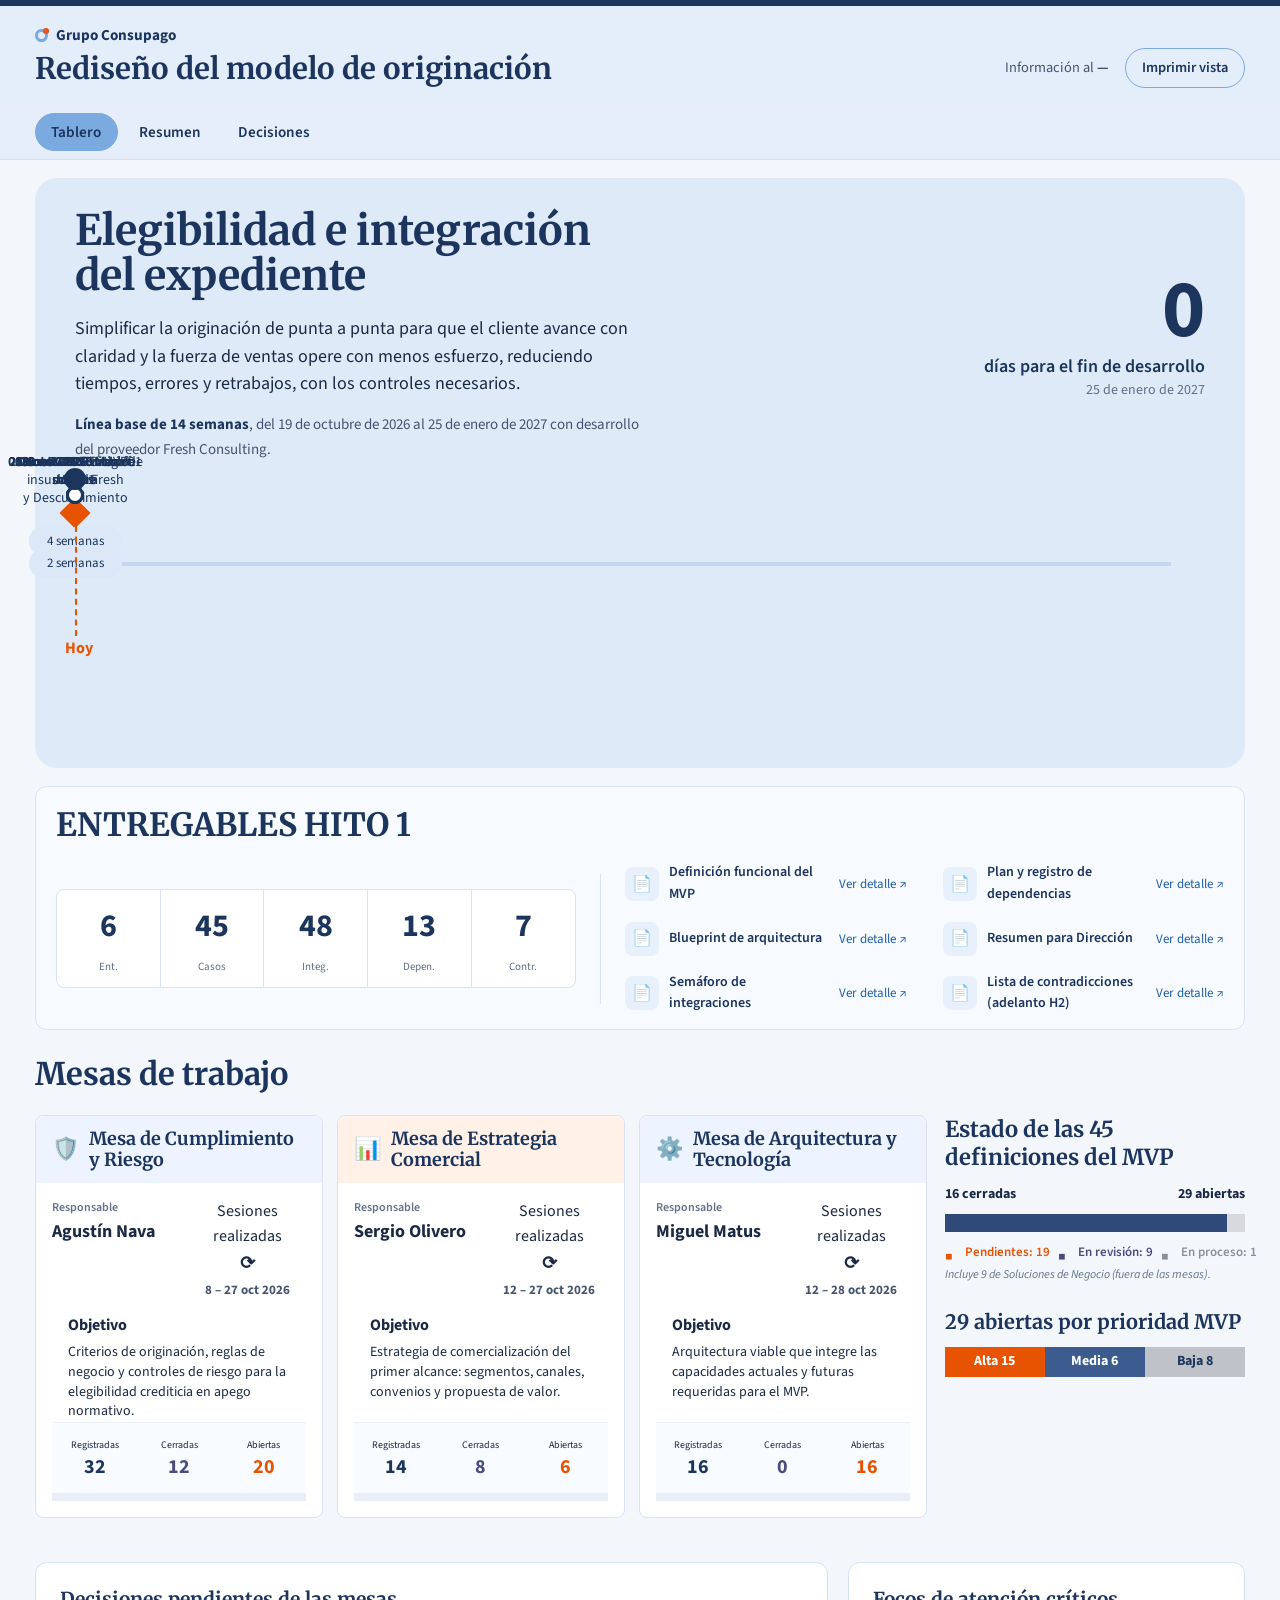
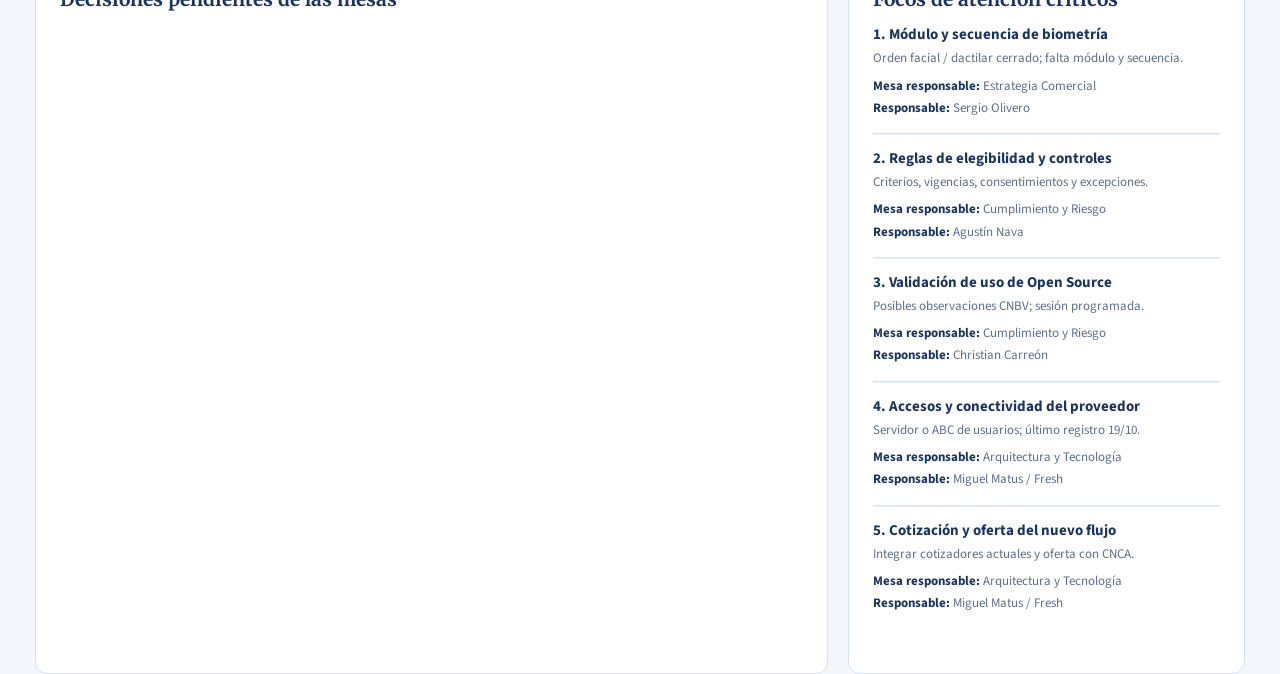
==== index.html @ 0b1f663f "Update index.html" ====
<!doctype html>
<html lang="es-MX">
<head>
<meta charset="utf-8">
<meta name="viewport" content="width=device-width, initial-scale=1">
<title>Rediseño del modelo de originación | Grupo Consupago</title>
<meta name="description" content="Tablero ejecutivo del Programa CAN (Rediseño del modelo de originación): objetivo, estructura de mesas, actividades, resumen semanal y timelines.">
<meta name="robots" content="noindex, nofollow">
<meta name="theme-color" content="#1C355E">
<link rel="icon" href="data:image/svg+xml,%3Csvg xmlns='http://www.w3.org/2000/svg' viewBox='0 0 32 32'%3E%3Crect width='32' height='32' rx='8' fill='%231C355E'/%3E%3Ccircle cx='16' cy='16' r='8' fill='none' stroke='%237BAAE0' stroke-width='4'/%3E%3Ccircle cx='22' cy='10' r='3' fill='%23E8561C'/%3E%3C/svg%3E">
<link rel="preconnect" href="https://fonts.googleapis.com">
<link rel="preconnect" href="https://fonts.gstatic.com" crossorigin>
<link rel="stylesheet" href="https://fonts.googleapis.com/css2?family=Merriweather:wght@400;700&family=Source+Sans+3:wght@400;600;700&display=swap">
<link rel="stylesheet" href="css/styles.css">
</head>
<body>
<a class="skip" href="#contenido">Saltar al contenido</a>

<header class="masthead">
<div class="wrap masthead__inner">
<div class="masthead__title">
<p class="brand"><span class="brand__dot" aria-hidden="true"></span>Grupo Consupago</p>
<h1>Rediseño del modelo de originación</h1>
</div>
<div class="masthead__meta">
<p>
    Información al
    <strong id="fecha-hoy">—</strong>
</p>
<button type="button" class="btn btn--ghost" id="btn-imprimir">Imprimir vista</button>
</div>
</div>
</header>

<div class="tabs-wrap">
<div class="wrap">
<div class="tabs" role="tablist" aria-label="Secciones del tablero">
<button type="button" class="tab" role="tab" id="tab-tablero" data-tab="tablero" aria-controls="panel-tablero" aria-selected="true">Tablero</button>
<button type="button" class="tab" role="tab" id="tab-semanal" data-tab="semanal" aria-controls="panel-semanal" aria-selected="false" tabindex="-1">Resumen</button>
<button type="button" class="tab" role="tab" id="tab-actividades" data-tab="actividades" aria-controls="panel-actividades" aria-selected="false" tabindex="-1">Decisiones</button>
</div>
</div>
</div>

<main id="contenido" class="wrap">
<noscript>
<p class="notice">Este tablero necesita JavaScript activado para mostrar la información.</p>
</noscript>
<p class="notice" id="error-datos" hidden>No se pudo cargar <code>data.js</code>. Verifica que el archivo esté en la misma carpeta que <code>index.html</code>.</p>
<section
    class="panel"
    id="panel-actividades"
    role="tabpanel"
    aria-labelledby="tab-actividades"
    tabindex="0"
    hidden>
    <div id="contenido-decisiones"></div>
</section>
<section
    class="panel"
    id="panel-semanal"
    role="tabpanel"
    aria-labelledby="tab-semanal"
    tabindex="0"
    hidden>
    <div id="contenido-semanal"></div>
</section>
    
<!-- ============ TABLERO ============ -->
<section class="programa-overview">
<div class="hero hero-principal">
    <div class="hero-main">
        <h2 class="hero-main-title">
            Elegibilidad e integración del expediente
        </h2>
        <p class="hero-main-desc">
            Simplificar la originación de punta a punta para que el cliente avance con claridad y la fuerza de ventas opere con menos esfuerzo, reduciendo tiempos, errores y retrabajos, con los controles necesarios.
        </p>
        <p class="hero-main-note">
            <strong>Línea base de 14 semanas</strong>,
            del 19 de octubre de 2026 al 25 de enero de 2027
            con desarrollo del proveedor Fresh Consulting.
        </p>
    </div>
    <div class="hero-counter">
        <div class="hero-counter-number"
             id="dias-restantes">
            0
        </div>
        <div class="hero-counter-label">
            días para el fin de desarrollo
        </div>
        <div class="hero-counter-date">
            25 de enero de 2027
        </div>
    </div>
</div>

<!-- ============ ROAD MAP GENERAL ============ -->
<section class="roadmap-card">

    <div class="roadmap">
        <div class="roadmap-line"></div>
        <div class="roadmap-progress"></div>
        <!-- HITO 01 -->
        <div class="roadmap-item tier-a done hito-fresh">
            <div class="roadmap-label">
                <strong>
                    01 oct 2026
                </strong>
                Entrega de insumos a Fresh
            </div>
            <div class="roadmap-dot"></div>
        </div>
        
        <!-- HITO 02 -->
        <div class="roadmap-item tier-b done hito-mesas">
            <div class="roadmap-label">
                <strong>
                    08 oct 2026
                </strong>
                Inicio de mesas
            </div>
            <div class="roadmap-dot"></div>
        </div>

        <!-- HITO PRINCIPAL -->
        <div class="roadmap-item kickoff hito-kickoff">
            <div class="roadmap-label">
                <strong>
                    19 oct 2026
                </strong>
                Kickoff MVP01
                <br>
                y Descubrimiento
            </div>
            <div class="roadmap-diamond"></div>
            <div class="roadmap-phase">
                2 semanas
            </div>
        </div>
        
        <!-- CAMINO DORADO -->
        <div class="roadmap-item tier-b future hito-camino">
            <div class="roadmap-label">
                <strong>
                    03 nov 2026
                </strong>
                Camino dorado
            </div>
            <div class="roadmap-dot"></div>
            <div class="roadmap-phase">
                4 semanas
            </div>
        </div>
        
        <!-- SOMBRA -->
        <div class="roadmap-item tier-a future hito-sombra">
            <div class="roadmap-label">
                <strong>
                    30 nov 2026
                </strong>
                Modo sombra
            </div>
            <div class="roadmap-dot"></div>
            <div class="roadmap-phase">
                4 semanas
            </div>
        </div>
        
        <!-- OPERACIÓN -->
        <div class="roadmap-item tier-a future hito-sombra">
            <div class="roadmap-label">
                <strong>
                    30 nov 2026
                </strong>
                Modo sombra
            </div>
            <div class="roadmap-dot"></div>
            <div class="roadmap-phase">
                4 semanas
            </div>
        </div>
        
        <!-- FIN -->
        <div class="roadmap-item tier-a end hito-fin">
            <div class="roadmap-label">
                <strong>
                    25 ene 2027
                </strong>
                Fin MVP01
            </div>
            <div class="roadmap-dot"></div>
        </div>

        <div id="roadmap-today"
             class="roadmap-today">
        </div>
    </div>
</section>
</section>    
    
<!-- ============ ENTREGABLES HITO 1 ============ -->
<section class="entregables-h1">
    <div class="ent-h1-title">
        ENTREGABLES HITO 1
    </div>
    <div class="ent-h1-grid">
        <!-- KPI -->
        <div class="ent-h1-kpis">
            <div class="ent-kpi">
                <strong>6</strong>
                <span>Ent.</span>
            </div>
            <div class="ent-kpi">
                <strong>45</strong>
                <span>Casos</span>
            </div>
            <div class="ent-kpi">
                <strong>48</strong>
                <span>Integ.</span>
            </div>
            <div class="ent-kpi">
                <strong>13</strong>
                <span>Depen.</span>
            </div>
            <div class="ent-kpi">
                <strong>7</strong>
                <span>Contr.</span>
            </div>
        </div>
        <div class="ent-divider"></div>
        <!-- ENTREGABLES -->
        <div class="ent-h1-links">
            <div class="ent-item">
                <span class="ent-icon">📄</span>
                <span class="ent-name">
                    Definición funcional del MVP
                </span>
                <a href="https://latam.freshconsulting.com/consubanco-portal/docs-pdf/entregables/cwL-definicion-funcional-mvp.pdf"
                   target="_blank"
                   rel="noopener noreferrer">
                    Ver detalle ↗
                </a>
            </div>
            <div class="ent-item">
                <span class="ent-icon">📄</span>
                <span class="ent-name">
                    Plan y registro de dependencias
                </span>
                <a href="https://latam.freshconsulting.com/consubanco-portal/docs-pdf/entregables/LhL-plan-dependencias.pdf"
                   target="_blank"
                   rel="noopener noreferrer">
                    Ver detalle ↗
                </a>
            </div>
            <div class="ent-item">
                <span class="ent-icon">📄</span>
                <span class="ent-name">
                    Blueprint de arquitectura
                </span>
                <a href="https://latam.freshconsulting.com/consubanco-portal/docs-pdf/entregables/Ap2-blueprint-arquitectura.pdf"
                   target="_blank"
                   rel="noopener noreferrer">
                    Ver detalle ↗
                </a>
            </div>
            <div class="ent-item">
                <span class="ent-icon">📄</span>
                <span class="ent-name">
                    Resumen para Dirección
                </span>
                <a href="https://latam.freshconsulting.com/consubanco-portal/docs-pdf/entregables/H1-resumen-direccion.pdf"
                   target="_blank"
                   rel="noopener noreferrer">
                    Ver detalle ↗
                </a>
            </div>
            <div class="ent-item">
                <span class="ent-icon">📄</span>
                <span class="ent-name">
                    Semáforo de integraciones
                </span>
                <a href="https://latam.freshconsulting.com/consubanco-portal/docs-pdf/entregables/b0I-semaforo-integraciones.pdf"
                   target="_blank"
                   rel="noopener noreferrer">
                    Ver detalle ↗
                </a>
            </div>
            <div class="ent-item">
                <span class="ent-icon">📄</span>
                <span class="ent-name">
                    Lista de contradicciones (adelanto H2)
                </span>
                <a href="https://latam.freshconsulting.com/consubanco-portal/docs-pdf/entregables/155-lista-contradicciones.pdf"
                   target="_blank"
                   rel="noopener noreferrer">
                    Ver detalle ↗
                </a>
            </div>
        </div>
    </div>
</section>

<!-- ============ MESAS DE TRABAJO ============ -->
<section class="card onepage">

    <div class="section-header">
        <h2>Mesas de trabajo</h2>
    </div>
    <div class="onepage-layout">
    <div id="mesas-container">

    <!-- CUMPLIMIENTO -->

    <div class="mesa-card cumplimiento">

        <div class="mesa-title">
            <span class="mesa-icon">🛡️</span>
            <h3>Mesa de Cumplimiento y Riesgo</h3>
        </div>

        <div class="mesa-body">

            <div class="mesa-info">

                <div class="mesa-col">
                    <label>Responsable</label>
                    <strong>Agustín Nava</strong>
                </div>

                <div class="mesa-sesiones">
                    <label>Sesiones realizadas</label>
                    <strong id="cumplimiento-sesiones">⟳</strong>

                    <div class="mesa-fecha" id="cumplimiento-fecha">
                        8 – 27 oct 2026
                    </div>
                </div>

            </div>

            <div class="mesa-objetivo">

                <strong>Objetivo</strong>

                <p>
                    Criterios de originación, reglas de negocio y controles de riesgo para la elegibilidad crediticia en apego normativo.
                </p>

            </div>

            <div class="mesa-kpis">

                <div class="kpi-box">
                    <span>Registradas</span>
                    <strong class="azul" id="cumplimiento-registradas">32</strong>
                </div>

                <div class="kpi-box">
                    <span>Cerradas</span>
                    <strong class="verde" id="cumplimiento-cerradas">12</strong>
                </div>

                <div class="kpi-box">
                    <span>Abiertas</span>
                    <strong class="rojo" id="cumplimiento-abiertas">20</strong>
                </div>

            </div>

            <div class="mesa-progress">            
                <div id="cumplimiento-bar-cerradas"
                     class="bar-cerradas">
                </div>            
                <div id="cumplimiento-bar-abiertas"
                     class="bar-abiertas">
                </div>           
            </div>
        </div>

    </div>

    <!-- COMERCIAL -->

    <div class="mesa-card comercial">

        <div class="mesa-title">
            <span class="mesa-icon">📊</span>
            <h3>Mesa de Estrategia Comercial</h3>
        </div>

        <div class="mesa-body">

            <div class="mesa-info">

                <div class="mesa-col">
                    <label>Responsable</label>
                    <strong>Sergio Olivero</strong>
                </div>

                <div class="mesa-sesiones">
                    <label>Sesiones realizadas</label>
                    <strong id="comercial-sesiones">⟳</strong>

                    <div class="mesa-fecha" id="comercial-fecha">
                        12 – 27 oct 2026
                    </div>
                </div>

            </div>

            <div class="mesa-objetivo">

                <strong>Objetivo</strong>

                <p>
                    Estrategia de comercialización del primer alcance: segmentos, canales, convenios y propuesta de valor.
                </p>

            </div>

            <div class="mesa-kpis">

                <div class="kpi-box">
                    <span>Registradas</span>
                    <strong class="azul" id="comercial-registradas">14</strong>
                </div>

                <div class="kpi-box">
                    <span>Cerradas</span>
                    <strong class="verde" id="comercial-cerradas">8</strong>
                </div>

                <div class="kpi-box">
                    <span>Abiertas</span>
                    <strong class="rojo" id="comercial-abiertas">6</strong>
                </div>

            </div>

            <div class="mesa-progress">            
                <div id="comercial-bar-cerradas"
                     class="bar-cerradas">
                </div>            
                <div id="comercial-bar-abiertas"
                     class="bar-abiertas">
                </div>            
            </div>
        </div>

    </div>

    <!-- TECNOLOGÍA -->
    <div class="mesa-card tecnologia">
        <div class="mesa-title">
            <span class="mesa-icon">⚙️</span>
            <h3>Mesa de Arquitectura y Tecnología</h3>
        </div>
        <div class="mesa-body">
            <div class="mesa-info">
                <div class="mesa-col">
                    <label>Responsable</label>
                    <strong>Miguel Matus</strong>
                </div>
                <div class="mesa-sesiones">
                    <label>Sesiones realizadas</label>
                    <strong id="tecnologia-sesiones">⟳</strong>
                    <div class="mesa-fecha" id="tecnologia-fecha">
                        12 – 28 oct 2026
                    </div>
                </div>
            </div>
            <div class="mesa-objetivo">
                <strong>Objetivo</strong>
                <p>
                    Arquitectura viable que integre las capacidades actuales y futuras requeridas para el MVP.
                </p>
            </div>
            <div class="mesa-kpis">
                <div class="kpi-box">
                    <span>Registradas</span>
                    <strong class="azul" id="tecnologia-registradas">16</strong>
                </div>
                <div class="kpi-box">
                    <span>Cerradas</span>
                    <strong class="verde" id="tecnologia-cerradas">0</strong>
                </div>
                <div class="kpi-box">
                    <span>Abiertas</span>
                    <strong class="rojo" id="tecnologia-abiertas">16</strong>
                </div>
            </div>
            <div class="mesa-progress">            
                <div id="tecnologia-bar-cerradas"
                     class="bar-cerradas">
                </div>            
                <div id="tecnologia-bar-abiertas"
                     class="bar-abiertas">
                </div>            
            </div>
        </div>
    </div>
        </div>
    
    <aside class="onepage-sidebar">
        <div class="status-card">
            <h3>
                Estado de las
                <span id="mvp-total">45</span>
                definiciones del MVP
            </h3>
            <div class="defs-head">
                <span id="defs-cerradas">
                    16 cerradas
                </span>
                <span id="defs-abiertas">
                    29 abiertas
                </span>
            </div>
            <div class="defs-bar">
                <div class="defs-fill"></div>
            </div>
            <div class="defs-status">
                <span id="mvp-pendientes">
                    Pendientes: 19
                </span>
                <span id="mvp-revision">
                    En revisión: 9
                </span>
                <span id="mvp-proceso">
                    En proceso: 1
                </span>
            </div>
            <p class="defs-note">
                Incluye 9 de Soluciones de Negocio (fuera de las mesas).
            </p>
        </div>
        <div class="priority-card">
            <h3>
                <span id="mvp-abiertas-prioridad">
                    29
                </span>
                abiertas por prioridad MVP
            </h3>
            <div class="priority-row">
                <div class="priority high">
                    <span>Alta</span>
                    <strong id="mvp-alta">15</strong>
                </div>
                <div class="priority medium">
                    <span>Media</span>
                    <strong id="mvp-media">6</strong>
                </div>
                <div class="priority low">
                    <span>Baja</span>
                    <strong id="mvp-baja">8</strong>
                </div>
            </div>
        </div>
    </aside>
</div>
</section>
<!-- ============ FIN MESAS DE TRABAJO ============ -->
    
<div class="split">
<section class="block"
         aria-labelledby="h-decisiones">
    <h3 id="h-decisiones">
        Decisiones pendientes de las mesas
    </h3>
    <ul id="decisiones-dashboard"
        class="decisions">
    </ul>
</section>

<!-- ===== FOCOS DE ATENCIÓN CRÍTICOS ===== -->
<section class="block" aria-labelledby="h-alertas">
    <h3 id="h-alertas">
        Focos de atención críticos
    </h3>
    <ul class="alerts" id="alertas">
        <li class="foco-card">
            <p class="foco-title">
                1. Módulo y secuencia de biometría
            </p>
            <p class="foco-desc">
                Orden facial / dactilar cerrado; falta módulo y secuencia.
            </p>
            <p class="foco-meta">
                <strong>Mesa responsable:</strong> Estrategia Comercial
            </p>
            <p class="foco-meta">
                <strong>Responsable:</strong> Sergio Olivero
            </p>
        </li>
        <li class="foco-card">
            <p class="foco-title">
                2. Reglas de elegibilidad y controles
            </p>
            <p class="foco-desc">
                Criterios, vigencias, consentimientos y excepciones.
            </p>
            <p class="foco-meta">
                <strong>Mesa responsable:</strong> Cumplimiento y Riesgo
            </p>
            <p class="foco-meta">
                <strong>Responsable:</strong> Agustín Nava
            </p>
        </li>
        <li class="foco-card">
            <p class="foco-title">
                3. Validación de uso de Open Source
            </p>
            <p class="foco-desc">
                Posibles observaciones CNBV; sesión programada.
            </p>
            <p class="foco-meta">
                <strong>Mesa responsable:</strong> Cumplimiento y Riesgo
            </p>
            <p class="foco-meta">
                <strong>Responsable:</strong> Christian Carreón
            </p>
        </li>
        <li class="foco-card">
            <p class="foco-title">
                4. Accesos y conectividad del proveedor
            </p>
            <p class="foco-desc">
                Servidor o ABC de usuarios; último registro 19/10.
            </p>
            <p class="foco-meta">
                <strong>Mesa responsable:</strong> Arquitectura y Tecnología
            </p>
            <p class="foco-meta">
                <strong>Responsable:</strong> Miguel Matus / Fresh
            </p>
        </li>
        <li class="foco-card">
            <p class="foco-title">
                5. Cotización y oferta del nuevo flujo
            </p>
            <p class="foco-desc">
                Integrar cotizadores actuales y oferta con CNCA.
            </p>
            <p class="foco-meta">
                <strong>Mesa responsable:</strong> Arquitectura y Tecnología
            </p>
            <p class="foco-meta">
                <strong>Responsable:</strong> Miguel Matus / Fresh
            </p>
        </li>
    </ul>
</section>
</div>

</main>

<script src="js/app.js"></script>
    
<script src="https://script.google.com/a/macros/consubanco.com/s/AKfycbxoJiL-cJs7wKA3mP-rD7-pc2KgAo6AlpyC9fj7pX_C8EWzKAvinp-3KT78OS_jwmdeFA/exec?callback=cargarDashboard"></script>
</body>
</html>
---- css/styles.css ----
/* ==========================================================================
Programa CAN · Tablero ejecutivo — estilos
Paleta tomada de las presentaciones de Grupo Consupago, con predominio
de azules claros. Sin frameworks.
========================================================================== */

:root {
--navy: #1C355E;
--navy-2: #2A4A7B;
--sky: #7BAAE0;
--sky-2: #A9C8EC;
--sky-3: #CFE1F6;
--mist: #E4EEFA;
--ice: #F3F7FC;
--line: #D3E2F4;
--line-soft: #E8EFF8;
--surface: #FFFFFF;
--ink: #1B2A44;
--ink-2: #44546E;
--ink-3: #5F6F87;
--ember: #E8561C;
--brick: #9C3A1F;
--leaf: #3F8A3A;

/* Color por mesa (igual que la matriz de responsabilidades) */
--m-programa: #7BAAE0;
--m-decision: #9C3A1F;
--m-otorgante: #E8561C;
--m-ordenante: #4F86C6;
--m-habilitadores: #1C355E;

--font-serif: "Merriweather", Georgia, "Times New Roman", serif;
--font-sans: "Source Sans 3", "Segoe UI", Roboto, "Helvetica Neue", Arial, sans-serif;

--r-s: 6px;
--r-m: 12px;
--r-l: 20px;
}

[data-mesa="programa"] { --mesa: var(--m-programa); }
[data-mesa="decision"] { --mesa: var(--m-decision); }
[data-mesa="otorgante"] { --mesa: var(--m-otorgante); }
[data-mesa="ordenante"] { --mesa: var(--m-ordenante); }
[data-mesa="habilitadores"] { --mesa: var(--m-habilitadores); }

/* ---------- Base ---------- */
*, *::before, *::after { box-sizing: border-box; }
html { color-scheme: light; -webkit-text-size-adjust: 100%; }
body {
margin: 0;
font-family: var(--font-sans);
font-size: 1rem;
line-height: 1.55;
color: var(--ink);
background: var(--ice);
}
h1, h2, h3, h4, h5 {
font-family: var(--font-serif);
color: var(--navy);
line-height: 1.3;
margin: 0 0 .5em;
font-weight: 700;
}
h2 { font-size: clamp(1.45rem, 1.2rem + 1vw, 1.95rem); }
h3 { font-size: 1.2rem; }
h4 { font-size: 1.05rem; }
h5 { font-size: .95rem; }
p { margin: 0 0 .75em; }
ul, ol { margin: 0; }
a { color: #1F5FA8; text-underline-offset: 2px; }
a:hover { color: var(--navy); }
code { font-size: .9em; background: var(--mist); padding: .05em .3em; border-radius: 4px; }
button { font: inherit; }
:focus-visible { outline: 3px solid #2F7FD6; outline-offset: 2px; border-radius: 4px; }
[hidden] { display: none !important; }

.wrap {
    width: 97vw;
    max-width: 1800px;
    margin: 0 auto;
    padding: 0 16px;
}
.skip {
position: absolute; left: -999px; top: 0; z-index: 100;
background: var(--navy); color: #fff; padding: .6rem 1rem; border-radius: var(--r-s);
}
.skip:focus { left: 1rem; top: 1rem; color: #fff; }
.notice {
margin: 1.5rem 0; padding: 1rem 1.25rem; border-radius: var(--r-m);
background: #FBE1DA; color: #7A2210; border: 1px solid #F1B9A8;
}
.meta { color: var(--ink-3); font-size: .9rem; }
.lead { color: var(--ink-2); max-width: 70ch; }

/* ---------- Encabezado ---------- */
.masthead { background: var(--mist); border-top: 6px solid var(--navy); }
.masthead__inner {
display: flex; flex-wrap: wrap; align-items: flex-end; justify-content: space-between;
gap: 1rem 2rem; padding-top: 1.1rem; padding-bottom: 1rem;
}
.brand {
display: flex; align-items: center; gap: .5rem; margin: 0 0 .15rem;
font-weight: 700; font-size: .95rem; color: var(--navy);
}
.brand__dot {
width: .8rem; height: .8rem; border-radius: 50%;
border: 3px solid var(--sky); position: relative;
}
.brand__dot::after {
content: ""; position: absolute; right: -4px; top: -4px;
width: .35rem; height: .35rem; border-radius: 50%; background: var(--ember);
}
.masthead h1 { font-size: clamp(1.35rem, 1.1rem + 1vw, 1.85rem); margin: 0; }
.masthead__sub {
font-family: var(--font-sans); font-weight: 400; color: var(--ink-2);
font-size: .6em; margin-left: .35rem;
}
.masthead__meta { display: flex; align-items: center; gap: 1rem; flex-wrap: wrap; font-size: .9rem; color: var(--ink-2); }
.masthead__meta p { margin: 0; text-align: right; line-height: 1.4; }

.btn {
display: inline-flex; align-items: center; gap: .4rem; cursor: pointer;
border-radius: 999px; padding: .5rem 1rem; font-weight: 600; font-size: .9rem;
border: 1px solid var(--navy); background: var(--navy); color: #fff;
}
.btn--ghost { background: transparent; color: var(--navy); border-color: var(--sky); }
.btn--ghost:hover { background: var(--sky-3); }

/* ---------- Pestañas ---------- */
.tabs-wrap {
    position: sticky;
    top: 0;
    z-index: 30;
    background: rgba(228, 238, 250, .96);
    border-bottom: 1px solid var(--line);
    backdrop-filter: blur(6px);
}
.tabs {
display: flex; gap: .3rem; overflow-x: auto; padding: .55rem 0;
scrollbar-width: thin; scrollbar-color: var(--sky-2) transparent;
}
.tab {
flex: 0 0 auto; cursor: pointer; white-space: nowrap;
border: 1px solid transparent; background: transparent; color: var(--navy);
font-weight: 600; font-size: .95rem; line-height: 1.2;
padding: .55rem .95rem; border-radius: 999px;
transition: background-color .15s ease;
}
.tab:hover { background: var(--sky-3); }
.tab[aria-selected="true"] { background: var(--sky); border-color: var(--sky); color: var(--navy); }

/* ---------- Paneles y bloques ---------- */
.panel { padding: 1.75rem 0 3rem; }
.panel:focus { outline: none; }
.panel__head { margin-bottom: 1.25rem; }
.panel__head p { color: var(--ink-2); max-width: 75ch; }

.block {
background: var(--surface);
border: 1px solid var(--line);
border-radius: var(--r-m);
padding: clamp(1rem, 2vw, 1.5rem);
margin-top: 1.25rem;
}
.block--now { background: #EEF5FD; border-color: var(--sky-2); margin-top: 0; }
.block__head { display: flex; align-items: baseline; justify-content: space-between; gap: .5rem 1rem; flex-wrap: wrap; }
.split {
    display: grid;
    grid-template-columns: 2fr 1fr;
    gap: 0 1.25rem;
    align-items: stretch;
}
.split > section{
    height:100%;
}
.split > section ul{
    flex:1;
}
.split > .block { margin-top: 1.25rem; }
.link-btn {
background: none; border: 0; padding: .2rem 0; cursor: pointer;
color: #1F5FA8; font-weight: 600; font-size: .9rem;
text-decoration: underline; text-underline-offset: 3px;
}
.link-btn:hover { color: var(--navy); }

/* ---------- Hero ---------- */
.hero {
    display:grid;
    grid-template-columns:1fr 1fr;
    align-items:center;
    gap:0;

    padding:12px 24px;

    min-height:110px;
}
.hero__title { font-size: clamp(1.6rem, 1.2rem + 1.6vw, 2.35rem); margin-bottom: .6rem; }
.hero__objective {
font-family: var(--font-serif); font-size: clamp(1rem, .95rem + .3vw, 1.15rem);
line-height: 1.75; max-width: 64ch; color: var(--ink);
}
.hero__context { color: var(--ink-2); max-width: 72ch; font-size: .95rem; margin: 0; }
.hero__rail { grid-column: 1 / -1; }

.countdown { display: flex; flex-direction: column; align-items: flex-end; text-align: right; min-width: 11rem; }
.countdown__num {
font-family: var(--font-serif); font-weight: 700; color: var(--navy);
font-size: clamp(3rem, 2rem + 4vw, 4.75rem); line-height: 1; letter-spacing: -.02em;
}
.countdown__txt { font-weight: 600; color: var(--navy); margin-top: .35rem; max-width: 12rem; line-height: 1.3; }
.countdown__date { color: var(--ink-2); font-size: .9rem; margin-top: .2rem; }

/* Ruta de hitos */
.rail { position: relative; height: 10rem; margin-top: 1.25rem; }
.rail__line {
position: absolute; left: 0; right: 0; top: 7.25rem; height: 4px;
background: #B7D0EE; border-radius: 2px;
}
.rail__fill {
position: absolute; left: 0; top: 0; bottom: 0; width: var(--hoy, 0%);
background: var(--navy); border-radius: 2px;
animation: rail-fill 1.2s cubic-bezier(.2, .7, .2, 1) both;
}
@keyframes rail-fill { from { width: 0; } }
.rail__today { position: absolute; top: 7.25rem; left: var(--hoy, 0%); width: 0; height: 0; }
.rail__today::before {
content: ""; position: absolute; left: -1px; top: -.55rem;
width: 2px; height: calc(1.1rem + 4px); background: var(--ember);
}
.rail__today span {
position: absolute; top: 1.05rem; left: 0; transform: translateX(-50%);
white-space: nowrap; font-size: .8rem; font-weight: 700; color: #B63E0F;
}
.rail__today.is-start span { transform: none; left: -.25rem; }
.rail__today.is-end span { transform: translateX(-100%); left: .25rem; }
.rail__stops { list-style: none; margin: 0; padding: 0; }
.rail__stop { position: absolute; top: calc(7.25rem + 2px); left: var(--pos); width: 0; height: 0; }
.rail__dot {
position: absolute; left: 0; top: 0; width: 14px; height: 14px;
transform: translate(-50%, -50%); border-radius: 50%;
background: var(--surface); border: 3px solid var(--navy);
}
.rail__stop.is-done .rail__dot { background: var(--navy); }
.rail__stop.is-key .rail__dot { width: 20px; height: 20px; background: var(--ember); border-color: var(--ember); }
.rail__label {
position: absolute; left: 0; transform: translateX(-50%);
width: 9.5rem; text-align: center; font-size: .8125rem; line-height: 1.3; color: var(--ink-2);
}
.rail__label strong { display: block; color: var(--navy); font-size: .875rem; }
.rail__stop.tier-a .rail__label { bottom: 1rem; }
.rail__stop.tier-b .rail__label { bottom: 3.75rem; }
.rail__stop.tier-b::before {
content: ""; position: absolute; left: 0; bottom: .6rem;
width: 1px; height: 3rem; background: var(--sky);
}
.rail__stop.is-start .rail__label { transform: none; left: -.5rem; text-align: left; }
.rail__stop.is-end .rail__label { transform: none; left: auto; right: -.5rem; text-align: right; }
.rail__stop.is-key .rail__label strong { color: #B63E0F; }
.rail__now { display: none; }

/* ---------- Estados, etiquetas y chips ---------- */
.status {
display: inline-flex; align-items: center; gap: .35rem; white-space: nowrap;
font-size: .8125rem; font-weight: 600; line-height: 1.2;
padding: .28rem .6rem; border-radius: 999px;
}
.status::before { content: ""; width: .45rem; height: .45rem; border-radius: 50%; background: currentColor; flex: none; }
.status--hecho { background: #E2F0DF; color: #2C6526; }
.status--curso { background: #DCEAF9; color: #1D4F8C; }
.status--pronto { background: #FFEFC7; color: #734A00; }
.status--vencida { background: #FBE1DA; color: #962711; }
.status--programada { background: #EDF2F8; color: #3F4F68; }
.status--sinfecha, .status--continuo { background: #EEF1F5; color: #4F5E73; }
.status--decision { background: #FFF4DA; color: #6E4A00; }

.tag { display: inline-flex; align-items: center; gap: .4rem; font-size: .8125rem; font-weight: 600; color: var(--ink-2); }
.tag::before, .dot {
content: ""; display: inline-block; flex: none;
width: .6rem; height: .6rem; border-radius: 2px; background: var(--mesa, var(--sky));
}

.filters { display: flex; flex-wrap: wrap; gap: .5rem; margin: .25rem 0 1rem; }
.chip-btn {
display: inline-flex; align-items: center; gap: .45rem; cursor: pointer;
border: 1px solid var(--line); background: var(--surface); color: var(--navy);
font-weight: 600; font-size: .9rem; padding: .4rem .85rem; border-radius: 999px;
}
.chip-btn[data-mesa]::before {
content: ""; width: .55rem; height: .55rem; border-radius: 2px; background: var(--mesa);
}
.chip-btn:hover { border-color: var(--sky); }
.chip-btn[aria-pressed="true"] { background: var(--navy); border-color: var(--navy); color: #fff; }
.chip-btn__n { font-weight: 400; opacity: .8; }

/* ---------- Decisiones y alertas ---------- */
.decisions, .alerts { list-style: none; padding: 0; }
.decisions li, .alerts li { padding: .85rem 0; border-top: 1px solid var(--line-soft); }
.decisions li:first-child, .alerts li:first-child { border-top: 0; padding-top: .25rem; }
.decision__title, .alert__title { font-weight: 700; color: var(--navy); margin: 0 0 .2rem; }
.decision__text, .alert__text { margin: 0; color: var(--ink-2); font-size: .95rem; }
.alert__src { margin: .3rem 0 0; font-size: .8125rem; color: var(--ink-3); }
.level { flex: none; font-size: .75rem; font-weight: 700; padding: .2rem .55rem; border-radius: 999px; }
.level--alto { background: #FBE1DA; color: #962711; }
.level--medio { background: #FFEFC7; color: #734A00; }

/* ---------- Actividades ---------- */
.acts { list-style: none; padding: 0; }
.act {
display: grid; grid-template-columns: 3.6rem minmax(0, 1fr) auto; gap: .9rem; align-items: start;
padding: .9rem 0; border-top: 1px solid var(--line-soft);
}
.acts > .act:first-child { border-top: 0; }
.act__date {
display: flex; flex-direction: column; align-items: center; justify-content: center;
background: var(--mist); border-radius: var(--r-s); padding: .35rem .2rem;
color: var(--navy); line-height: 1.1; text-align: center; min-height: 3.4rem;
border-left: 3px solid var(--mesa, var(--sky));
}
.act__day { font-family: var(--font-serif); font-weight: 700; font-size: 1.25rem; }
.act__mon { font-size: .75rem; font-weight: 600; }
.act__year { font-size: .6875rem; color: var(--ink-3); }
.act__nodate { font-size: .75rem; font-weight: 600; color: var(--ink-3); }
.act__title { margin: 0 0 .3rem; font-weight: 600; color: var(--ink); }
.act__ref {
display: inline-block; margin-right: .4rem; padding: .05rem .4rem; border-radius: 4px;
background: var(--navy); color: #fff; font-size: .75rem; font-weight: 700; vertical-align: .1em;
}
.act__meta { display: flex; flex-wrap: wrap; gap: .2rem 1rem; margin: 0; font-size: .875rem; color: var(--ink-2); }
.act__src { margin: .3rem 0 0; font-size: .8125rem; color: var(--ink-3); }
.act--vencida .act__date { background: #FBE9E4; }
.act--hecho .act__title { color: var(--ink-2); }
.empty { color: var(--ink-3); font-style: italic; padding: .75rem 0; }

.cols { display: grid; grid-template-columns: 1.25fr 1fr; gap: 1.25rem; align-items: start; }
.cols > section {
background: var(--surface); border: 1px solid var(--line); border-radius: var(--r-m);
padding: clamp(1rem, 2vw, 1.5rem);
}
.counts { list-style: none; padding: 0; margin: 0 0 1rem; display: flex; flex-wrap: wrap; gap: .5rem; }
.counts li {
display: flex; align-items: baseline; gap: .4rem; background: var(--surface);
border: 1px solid var(--line); border-radius: var(--r-s); padding: .45rem .8rem; font-size: .9rem; color: var(--ink-2);
}
.counts strong { font-family: var(--font-serif); font-size: 1.15rem; color: var(--navy); }
.counts .is-alert strong { color: #962711; }

.overdue {
background: #FDF1ED; border: 1px solid #F3C9BC; border-radius: var(--r-s);
padding: .75rem 1rem; margin-bottom: 1rem;
}
.overdue p { margin: 0 0 .25rem; font-weight: 600; color: #7A2210; }
.overdue ul { padding-left: 1.1rem; font-size: .9rem; color: var(--ink-2); }

.defs-list { list-style: none; padding: 0; display: grid; gap: .6rem; }
.defs-list li {
background: var(--ice); border: 1px solid var(--line); border-left: 3px solid var(--sky);
border-radius: var(--r-s); padding: .75rem .9rem;
}
.defs-list__txt { display: block; font-weight: 600; color: var(--navy); }
.defs-list__meta { display: flex; flex-wrap: wrap; gap: .2rem 1rem; margin-top: .3rem; font-size: .875rem; color: var(--ink-2); }

.edt { list-style: none; padding: 0; columns: 2 22rem; column-gap: 2rem; }
.edt li { break-inside: avoid; display: grid; grid-template-columns: 3rem 1fr; gap: .5rem; padding: .45rem 0; border-top: 1px solid var(--line-soft); }
.edt__code { font-weight: 700; color: var(--m-ordenante); font-variant-numeric: tabular-nums; }
.edt__note { display: block; font-size: .85rem; color: #734A00; margin-top: .15rem; }
.edt li.is-sub { padding-left: 1rem; }

/* ---------- Estructura (organigrama) ---------- */
.org { margin-top: 1rem; }
.org__top {
position: relative; background: var(--surface); border: 1px solid var(--line); border-top: 5px solid var(--mesa);
border-radius: var(--r-m); padding: 1rem 1.25rem; max-width: 46rem; margin: 0 auto 1.5rem; text-align: center;
}
.org__top::after {
content: ""; position: absolute; left: 50%; bottom: -1.5rem; width: 2px; height: 1.5rem; background: var(--sky-2);
}
.org__top h4 { margin-bottom: .3rem; }
.org__top p { margin: 0 0 .3rem; color: var(--ink-2); font-size: .95rem; }
.org__top .org__meta { font-size: .875rem; color: var(--ink-3); margin: 0; }
.org__roles {
list-style: none; padding: 1rem 0; margin: 0 auto; display: flex; flex-wrap: wrap;
justify-content: center; gap: .5rem; position: relative;
}
.org__roles::before {
content: ""; position: absolute; left: 50%; top: 0; bottom: 0; width: 2px;
background: var(--sky-2); z-index: 0;
}
.org__roles li {
position: relative; z-index: 1; background: var(--mist); border: 1px solid var(--line);
border-radius: 999px; padding: .35rem .9rem; font-size: .875rem; color: var(--ink-2);
}
.org__roles strong { color: var(--navy); margin-left: .3rem; }
.org__mesas { display: grid; grid-template-columns: repeat(3, minmax(0, 1fr)); gap: 1rem; position: relative; padding-top: 1rem; }
.org__mesas::before {
content: ""; position: absolute; top: 0; left: 16.66%; right: 16.66%; height: 2px; background: var(--sky-2);
}
.mesa {
position: relative; background: var(--ice); border: 1px solid var(--line);
border-radius: var(--r-m); padding: 1rem 1.1rem 1.1rem; display: flex; flex-direction: column;
}
.mesa::before {
content: ""; position: absolute; top: calc(-1rem - 1px); left: 50%; width: 2px; height: 1rem; background: var(--sky-2);
}
.mesa__head { border-bottom: 3px solid var(--mesa); padding-bottom: .5rem; margin-bottom: .6rem; }
.mesa__head h4 { margin: 0; font-size: 1.15rem; }
.mesa__sub { margin: .1rem 0 0; font-size: .875rem; color: var(--ink-3); }
.mesa__facts { display: flex; flex-wrap: wrap; gap: .25rem 1.25rem; margin: 0 0 .6rem; font-size: .875rem; }
.mesa__facts div { display: flex; gap: .3rem; }
.mesa__facts dt { color: var(--ink-3); }
.mesa__facts dd { margin: 0; font-weight: 600; color: var(--navy); }
.mesa__obj { font-family: var(--font-serif); font-size: .95rem; line-height: 1.65; color: var(--ink); }
.mesa h5 { font-family: var(--font-sans); font-size: .875rem; color: var(--ink-2); margin: .25rem 0 .35rem; }
.mesa__list { padding-left: 1.1rem; font-size: .9rem; color: var(--ink); }
.mesa__list li { margin-bottom: .3rem; }
.mesa__list li::marker { color: var(--mesa); }
.mesa__foot {
margin-top: auto; padding-top: .75rem; display: flex; flex-wrap: wrap; gap: .4rem;
}
.mesa__pill {
font-size: .8125rem; background: var(--surface); border: 1px solid var(--line);
border-radius: 999px; padding: .2rem .65rem; color: var(--ink-2);
}
.mesa__pill strong { color: var(--navy); }
.mesa details { margin-top: .75rem; font-size: .875rem; color: var(--ink-2); }
.mesa summary { cursor: pointer; font-weight: 600; color: #1F5FA8; }
.mesa details p { margin: .4rem 0 0; }

/* ---------- Arranque y mercado ---------- */
.progress-list { list-style: none; padding: 0; }
.progress-list li { display: grid; grid-template-columns: minmax(0, 1fr) 7rem; gap: .25rem 1rem; padding: .5rem 0; align-items: center; }
.progress-list .pl__name { font-weight: 600; font-size: .95rem; }
.progress-list .pl__val { text-align: right; font-weight: 700; color: var(--navy); font-variant-numeric: tabular-nums; }
.bar { grid-column: 1 / -1; height: 8px; background: var(--mist); border-radius: 999px; overflow: hidden; }
.bar span { display: block; height: 100%; background: var(--sky); border-radius: 999px; }
.bar span.is-full { background: var(--navy); }

.figures { display: grid; grid-template-columns: 1fr 1fr; gap: .75rem 1.25rem; margin: .5rem 0 1rem; }
.figure__val { display: block; font-family: var(--font-serif); font-weight: 700; font-size: 1.5rem; color: var(--navy); line-height: 1.2; }
.figure__txt { display: block; font-size: .875rem; color: var(--ink-2); line-height: 1.4; }
.phases { list-style: none; padding: 0; counter-reset: fase; display: grid; gap: .5rem; }
.phases li {
counter-increment: fase; display: grid; grid-template-columns: 1.9rem 1fr; gap: .6rem; align-items: start;
font-size: .9rem; color: var(--ink-2);
}
.phases li::before {
content: counter(fase); display: grid; place-items: center; width: 1.7rem; height: 1.7rem;
border-radius: 50%; background: var(--sky-3); color: var(--navy); font-weight: 700; font-size: .85rem;
}
.phases strong { color: var(--navy); }
.subhead { font-family: var(--font-sans); font-size: .9rem; color: var(--ink-2); margin: 1rem 0 .5rem; }
.source { font-size: .8125rem; color: var(--ink-3); margin: 1rem 0 0; }

/* ---------- Resumen semanal ---------- */
.now-grid { display: grid; grid-template-columns: repeat(auto-fit, minmax(15rem, 1fr)); gap: 1rem 1.5rem; margin-top: .5rem; }
.now-col h4 { font-family: var(--font-sans); font-size: .95rem; margin-bottom: .35rem; }
.now-col ul { list-style: none; padding: 0; }
.now-col li { padding: .4rem 0; border-top: 1px solid var(--line); font-size: .9rem; }
.now-col li:first-child { border-top: 0; }
.now-col .when { display: block; font-size: .8125rem; color: var(--ink-3); }

.weeks { display: grid; grid-template-columns: 17rem minmax(0, 1fr); gap: 1.25rem; margin-top: 1.25rem; align-items: start; }
.weeks__index ul { list-style: none; padding: 0; display: grid; gap: .5rem; position: sticky; top: 4.5rem; }
.week-btn {
width: 100%; text-align: left; cursor: pointer; background: var(--surface);
border: 1px solid var(--line); border-radius: var(--r-m); padding: .75rem .9rem; color: var(--ink);
}
.week-btn:hover { border-color: var(--sky); }
.week-btn[aria-current="true"] { background: var(--mist); border-color: var(--sky); box-shadow: inset 4px 0 0 var(--navy); }
.week-btn__range { display: block; font-weight: 700; color: var(--navy); }
.week-btn__head {
display: -webkit-box; -webkit-line-clamp: 2; -webkit-box-orient: vertical; overflow: hidden;
font-size: .85rem; color: var(--ink-2); margin-top: .15rem;
}
.weeks__detail {
background: var(--surface); border: 1px solid var(--line); border-radius: var(--r-m);
padding: clamp(1rem, 2.5vw, 1.75rem);
}
.week__lead { font-family: var(--font-serif); font-size: 1.05rem; line-height: 1.7; color: var(--ink); max-width: 68ch; }
.week__sessions { list-style: none; padding: 0; display: flex; flex-wrap: wrap; gap: .5rem; margin: 0 0 1.25rem; }
.week__sessions li {
display: inline-flex; align-items: center; gap: .4rem; font-size: .85rem; font-weight: 600;
background: var(--mist); border-radius: 999px; padding: .25rem .75rem; color: var(--navy);
}
.week__groups { display: grid; gap: 1rem; margin-bottom: 1.25rem; }
.week__group { border-left: 3px solid var(--mesa); padding-left: 1rem; }
.week__group h5 { display: flex; align-items: center; gap: .45rem; font-family: var(--font-sans); font-size: .95rem; margin-bottom: .3rem; }
.week__group ul, .week__list ul { padding-left: 1.1rem; }
.week__group li, .week__list li { margin-bottom: .4rem; max-width: 75ch; }
.week__list h4 { font-family: var(--font-sans); font-size: 1rem; margin: 1rem 0 .4rem; }
.week__list--alert li::marker { color: var(--ember); }
.week__src { font-size: .8125rem; color: var(--ink-3); margin: 1.25rem 0 0; }
.split--tight { gap: 0 2rem; }

/* ---------- Gantt ---------- */
.legend { list-style: none; padding: 0; display: flex; flex-wrap: wrap; gap: .4rem 1.1rem; font-size: .85rem; color: var(--ink-2); margin: 0 0 .75rem; }
.legend li { display: inline-flex; align-items: center; gap: .4rem; }
.sw { width: 1.1rem; height: .65rem; border-radius: 3px; display: inline-block; }
.sw--ms { width: .65rem; height: .65rem; transform: rotate(45deg); border-radius: 1px; }
.sw--today { width: 2px; height: .95rem; border-radius: 0; background: var(--ember); }
.sw.ms-futuro { background: var(--navy); }
.sw.ms-key { background: var(--ember); }

.gantt { --lab: 17rem; background: var(--surface); border: 1px solid var(--line); border-radius: var(--r-m); overflow: hidden; }
.gantt__scroll { overflow-x: auto; overscroll-behavior-x: contain; }
.gantt__inner { min-width: var(--g-min, 900px); }
.g-row { display: grid; grid-template-columns: var(--lab) minmax(0, 1fr) 16px; min-height: 2.7rem; border-top: 1px solid var(--line-soft); }
.g-lab {
position: sticky; left: 0; z-index: 3; background: var(--surface);
padding: .4rem .75rem; border-right: 1px solid var(--line);
display: flex; flex-direction: column; justify-content: center; font-size: .875rem; line-height: 1.25;
}
.g-name { font-weight: 600; color: var(--ink); }
.g-dates { font-size: .75rem; color: var(--ink-3); margin-top: .1rem; }
.g-track { position: relative; }
.g-body { position: relative; }
.g-grid { position: absolute; top: 0; bottom: 0; left: var(--lab); right: 16px; pointer-events: none; z-index: 1; }
.g-line { position: absolute; top: 0; bottom: 0; width: 1px; background: var(--line-soft); }
.g-today { position: absolute; top: 0; bottom: 0; width: 2px; margin-left: -1px; background: var(--ember); z-index: 2; }
.g-row--head { background: var(--mist); border-top: 0; min-height: 3rem; }
.g-row--head .g-lab { background: var(--mist); font-weight: 700; color: var(--navy); }
.g-month {
position: absolute; top: 0; bottom: 0; padding-top: .45rem; text-align: center;
font-size: .75rem; font-weight: 700; color: var(--navy); border-left: 1px solid var(--line); white-space: nowrap; overflow: hidden;
}
.g-month:first-child { border-left: 0; }
.g-hoy {
position: absolute; bottom: .3rem; transform: translateX(-50%); z-index: 4;
background: var(--ember); color: #fff; font-size: .6875rem; font-weight: 700;
padding: .05rem .45rem; border-radius: 999px; white-space: nowrap;
}
.g-row--group { background: #F5F9FE; min-height: 2.3rem; }
.g-row--group .g-lab {
background: #F5F9FE; flex-direction: row; align-items: center; justify-content: flex-start;
gap: .5rem; font-family: var(--font-serif); font-weight: 700; color: var(--navy); font-size: .9rem;
}
.g-note { display: block; font-family: var(--font-sans); font-weight: 400; font-size: .75rem; color: var(--ink-3); }
.g-group-text { display: flex; flex-direction: column; }
.g-bar {
position: absolute; top: 50%; height: 1rem; transform: translateY(-50%); z-index: 3;
border-radius: 4px; background: var(--sky-2); min-width: 4px;
}
.g-ms {
position: absolute; top: 50%; width: .85rem; height: .85rem; z-index: 3;
transform: translate(-50%, -50%) rotate(45deg); background: var(--navy); border-radius: 1px;
}
.g-row.is-current .g-lab { box-shadow: inset 3px 0 0 var(--ember); }
.g-row.is-current .g-name { color: var(--navy); }

/* Colores por estado (timeline del proyecto) */
.st-futuro { background: var(--sky-2); }
.st-curso { background: #4F86C6; }
.st-hecho { background: #7DB56F; }
.st-pasado { background: #B6C3D4; }
.g-ms.st-futuro { background: var(--navy); }
.g-ms.st-curso { background: #4F86C6; }
.g-ms.is-key { background: var(--ember); width: 1rem; height: 1rem; }

/* Colores por categoría (roadmap CECOBAN) */
.cat-definicion { background: #3F72B0; }
.cat-tecnologia { background: #6FA3DC; }
.cat-conectividad { background: #6FAA4C; }
.cat-legal { background: #9FA8B3; }
.cat-limite { background: #C0392B; }
.cat-entrega { background: #EDB61F; }
.cat-preparacion { background: #EE8434; }
.cat-arranque { background: #1E9E4F; }
.g-bar.is-past, .g-ms.is-past { opacity: .5; }

/* ---------- Tablas ---------- */
.table-wrap { overflow-x: auto; border: 1px solid var(--line); border-radius: var(--r-m); background: var(--surface); margin-top: .5rem; }
table { border-collapse: collapse; width: 100%; font-size: .9rem; }
caption { text-align: left; padding: .6rem .75rem; color: var(--ink-3); font-size: .85rem; }
th, td { text-align: left; padding: .6rem .75rem; border-bottom: 1px solid var(--line-soft); vertical-align: top; }
thead th { background: var(--mist); color: var(--navy); font-weight: 700; white-space: nowrap; }
tbody tr:last-child td, tbody tr:last-child th { border-bottom: 0; }
tbody tr:hover { background: #F7FAFE; }
td.num, th.num { text-align: right; font-variant-numeric: tabular-nums; }
td.center, th.center { text-align: center; }
.t-min { min-width: 16rem; }
tr.is-current td, tr.is-current th { background: #FFF8F4; }
tr.group-row th { background: #F5F9FE; font-family: var(--font-serif); color: var(--navy); }

.risk { display: inline-block; font-size: .75rem; font-weight: 700; padding: .2rem .55rem; border-radius: 999px; white-space: nowrap; }
.risk--critico { background: #FBE1DA; color: #962711; }
.risk--alto { background: #FFE6CC; color: #7F4200; }
.risk--medio-alto { background: #FFEFC7; color: #6E4A00; }
.risk--medio { background: #FFF6D6; color: #5E4B00; }
.risk--bajo { background: #E2F0DF; color: #2C6526; }
.risk-defs { display: grid; grid-template-columns: repeat(auto-fit, minmax(14rem, 1fr)); gap: .75rem 1.25rem; margin: 1rem 0 0; font-size: .875rem; }
.risk-defs div { background: var(--ice); border-radius: var(--r-s); padding: .6rem .8rem; }
.risk-defs dt { margin-bottom: .25rem; }
.risk-defs dd { margin: 0; color: var(--ink-2); }

.part { display: inline-block; width: .8rem; height: .8rem; border-radius: 50%; border: 2px solid var(--line); }
.part.is-on { border-color: var(--mesa); background: var(--mesa); }

/* ---------- Regulatorio ---------- */
.defs { margin: 0; }
.defs div { padding: .6rem 0; border-top: 1px solid var(--line-soft); }
.defs div:first-child { border-top: 0; padding-top: 0; }
.defs dt { font-weight: 700; color: var(--navy); }
.defs dd { margin: .15rem 0 0; color: var(--ink-2); font-size: .95rem; }
.deadlines { list-style: none; padding: 0; }
.deadlines li { padding: .65rem 0 .65rem .9rem; border-left: 3px solid var(--sky); margin-bottom: .5rem; background: var(--ice); border-radius: 0 var(--r-s) var(--r-s) 0; }
.deadlines strong { display: block; color: var(--navy); }
.deadlines span { display: block; font-size: .9rem; color: var(--ink-2); }
.deadlines small { color: var(--ink-3); }
.checklist { list-style: none; padding: 0; display: grid; grid-template-columns: repeat(auto-fit, minmax(15rem, 1fr)); gap: .75rem; }
.checklist li {
background: var(--ice); border: 1px solid var(--line); border-radius: var(--r-s);
padding: .75rem .9rem; font-weight: 600; color: var(--navy); font-size: .95rem;
}

/* ---------- Flujo CECOBAN ---------- */
.flow { display: grid; grid-template-columns: 1fr 1.1fr 1fr; gap: 0; margin-top: .75rem; border: 1px solid var(--line); border-radius: var(--r-m); overflow: hidden; }
.flow__h { padding: .65rem .9rem; font-weight: 700; font-size: .9rem; text-align: center; }
.flow__h--otorgante { background: #E3F0E0; color: #245C22; }
.flow__h--cecoban { background: var(--navy); color: #fff; }
.flow__h--ordenante { background: #EAF4D9; color: #3F5F12; }
.flow__cell { padding: .75rem .9rem; border-top: 1px solid var(--line-soft); font-size: .9rem; display: flex; gap: .6rem; align-items: flex-start; }
.flow__cell--cecoban { background: var(--mist); color: var(--navy); font-weight: 600; justify-content: center; text-align: center; }
.flow__n {
flex: none; display: grid; place-items: center; width: 1.6rem; height: 1.6rem; border-radius: 50%;
background: var(--navy); color: #fff; font-weight: 700; font-size: .8rem;
}
.flow__arrow { color: var(--sky); font-weight: 700; }
.flow__close {
grid-column: 1 / -1; background: #F1ECFA; color: #3F2B6E; padding: .8rem 1rem;
font-size: .9rem; border-top: 1px solid var(--line-soft); text-align: center;
}
.flow__label { display: none; font-size: .75rem; font-weight: 700; color: var(--ink-3); }

.steps { list-style: none; padding: 0; display: grid; grid-template-columns: repeat(6, minmax(0, 1fr)); gap: .6rem; counter-reset: paso; margin-top: .75rem; }
.steps li {
counter-increment: paso; position: relative; background: var(--ice); border: 1px solid var(--line);
border-top: 4px solid var(--sky); border-radius: var(--r-s); padding: .75rem .8rem; font-size: .875rem; color: var(--ink-2);
}
.steps li::before { content: counter(paso, decimal-leading-zero); display: block; font-family: var(--font-serif); font-weight: 700; color: var(--sky); font-size: 1.1rem; }
.steps strong { display: block; color: var(--navy); margin: .15rem 0 .3rem; font-size: .95rem; }

/* ---------- Hitos ---------- */
.milestones { list-style: none; padding: 0; display: grid; grid-template-columns: repeat(auto-fit, minmax(12rem, 1fr)); gap: .75rem; }
.milestones li { background: var(--ice); border: 1px solid var(--line); border-radius: var(--r-s); padding: .75rem .9rem; }
.milestones .ms-date { display: block; font-family: var(--font-serif); font-weight: 700; color: var(--navy); }
.milestones .ms-title { display: block; margin: .15rem 0 .4rem; color: var(--ink); font-weight: 600; }
.milestones li.is-key { border-color: #F3C9BC; background: #FDF3EE; }

/* ---------- Equipo ---------- */
.roles { list-style: none; padding: 0; display: grid; grid-template-columns: repeat(auto-fit, minmax(16rem, 1fr)); gap: .75rem; }
.roles li { border: 1px solid var(--line); border-radius: var(--r-s); padding: .8rem .9rem; background: var(--ice); }
.roles .r-rol { display: block; font-size: .8125rem; font-weight: 600; color: var(--ink-3); }
.roles .r-name { display: block; font-family: var(--font-serif); font-weight: 700; color: var(--navy); margin: .1rem 0 .3rem; }
.roles p { margin: 0; font-size: .875rem; color: var(--ink-2); }
.week-strip { display: grid; grid-template-columns: repeat(5, minmax(0, 1fr)); gap: .5rem; margin: .5rem 0 .75rem; }
.week-strip div { border-radius: var(--r-s); padding: .7rem .6rem; text-align: center; font-size: .875rem; border: 1px solid var(--line); background: var(--ice); color: var(--ink-3); }
.week-strip div.is-on { background: var(--navy); color: #fff; border-color: var(--navy); }
.week-strip strong { display: block; font-size: .95rem; }
.week-strip div.is-on strong { color: #fff; }
.decision-bar { background: var(--brick); color: #fff; border-radius: var(--r-s); padding: .6rem .9rem; font-size: .9rem; font-weight: 600; }

.res-summary { display: grid; grid-template-columns: auto 1fr; gap: .5rem 2rem; align-items: center; margin-bottom: 1rem; }
.res-total { font-family: var(--font-serif); font-weight: 700; font-size: 3rem; line-height: 1; color: var(--navy); }
.res-total small { display: block; font-family: var(--font-sans); font-size: .9rem; font-weight: 600; color: var(--ink-2); margin-top: .3rem; }
.stack { display: flex; height: 14px; border-radius: 999px; overflow: hidden; background: var(--mist); }
.stack span { display: block; height: 100%; }
.stack .t-estructural { background: var(--sky); }
.stack .t-operacional { background: var(--navy); }
.stack .t-implementacion { background: var(--ember); }
.res-legend { list-style: none; padding: 0; display: flex; flex-wrap: wrap; gap: .3rem 1.2rem; font-size: .875rem; color: var(--ink-2); margin-top: .5rem; }
.res-legend li { display: inline-flex; align-items: center; gap: .35rem; }
.res-legend .sw.t-estructural { background: var(--sky); }
.res-legend .sw.t-operacional { background: var(--navy); }
.res-legend .sw.t-implementacion { background: var(--ember); }
.res-bymesa { display: flex; flex-wrap: wrap; gap: .4rem 1.25rem; margin-top: .6rem; font-size: .9rem; }
.res-bymesa span { display: inline-flex; align-items: center; gap: .4rem; }
.res-note { margin-top: 1rem; background: var(--ice); border: 1px dashed var(--sky-2); border-radius: var(--r-s); padding: .75rem .9rem; font-size: .9rem; color: var(--ink-2); }
.res-note strong { color: var(--navy); }

.consultant { list-style: none; padding: 0; }
.consultant li { display: flex; justify-content: space-between; gap: 1rem; align-items: flex-start; padding: .6rem 0; border-top: 1px solid var(--line-soft); }
.consultant li:first-child { border-top: 0; }
.consultant p { margin: .15rem 0 0; font-size: .875rem; color: var(--ink-2); }
.docs { display: grid; gap: .75rem; }
.docs section { border: 1px solid var(--line); border-radius: var(--r-s); padding: .7rem .9rem; background: var(--ice); }
.docs h4 { font-family: var(--font-sans); font-size: .95rem; margin: 0 0 .3rem; }
.docs ul { padding-left: 1.1rem; font-size: .875rem; color: var(--ink-2); margin-bottom: .4rem; }
.docs a { font-weight: 600; font-size: .875rem; }

/* ---------- Pie ---------- */
.footer { border-top: 1px solid var(--line); background: var(--mist); color: var(--ink-3); font-size: .85rem; padding: 1.25rem 0 2rem; }
.footer p { margin: 0; max-width: 90ch; }

/* ---------- Responsivo ---------- */
@media (max-width: 1100px) {
.steps { grid-template-columns: repeat(3, minmax(0, 1fr)); }
}
@media (max-width: 960px) {
.split, .cols, .weeks { grid-template-columns: 1fr; }
.weeks__index ul { position: static; grid-template-columns: repeat(auto-fit, minmax(13rem, 1fr)); }
.org__mesas { grid-template-columns: 1fr; }
.org__mesas::before, .mesa::before, .org__top::after { display: none; }
}
@media (max-width: 720px) {
.masthead__meta p { text-align: left; }
.countdown { align-items: flex-start; text-align: left; order: -1; flex-direction: row; flex-wrap: wrap; align-items: baseline; gap: .25rem .6rem; }
.countdown__txt { max-width: none; margin-top: 0; }
.countdown__date { flex-basis: 100%; margin-top: 0; }

.rail { height: auto; margin-top: .75rem; }
.rail__line, .rail__today { display: none; }
.rail__stops { border-left: 3px solid #B7D0EE; margin-left: .5rem; }
.rail__stop, .rail__now { position: relative; top: auto; left: auto; width: auto; height: auto; padding: 0 0 .9rem 1.25rem; }
.rail__stop::before { display: none; }
.rail__dot { left: -1.5px; top: .65rem; }
.rail__label, .rail__stop.is-start .rail__label, .rail__stop.is-end .rail__label {
position: static; transform: none; width: auto; text-align: left;
}
.rail__label strong { display: inline; margin-right: .4rem; }
.rail__stops > li:last-child { padding-bottom: 0; }
.rail__now { display: block; font-size: .85rem; font-weight: 700; color: #B63E0F; }
.rail__now::before {
content: ""; position: absolute; left: -1.5px; top: .6rem; width: 12px; height: 3px;
transform: translate(-50%, -50%); background: var(--ember);
}

.act { grid-template-columns: 3.3rem minmax(0, 1fr); }
.act .status { grid-column: 2; justify-self: start; }
.figures { grid-template-columns: 1fr; }
.gantt { --lab: 11rem; }
.steps { grid-template-columns: 1fr 1fr; }
.week-strip { grid-template-columns: repeat(5, minmax(3.6rem, 1fr)); overflow-x: auto; }
.res-summary { grid-template-columns: 1fr; }

.flow { grid-template-columns: 1fr; }
.flow__h--otorgante, .flow__h--ordenante { display: none; }
.flow__cell { border-top: 0; }
.flow__cell--otorgante { border-top: 1px solid var(--line); }
.flow__cell--cecoban { justify-content: flex-start; text-align: left; }
.flow__label { display: block; }
.flow__arrow { display: none; }
}
@media (max-width: 460px) {
.steps { grid-template-columns: 1fr; }
}

/* ---------- Movimiento reducido ---------- */
@media (prefers-reduced-motion: reduce) {
*, *::before, *::after { animation: none !important; transition: none !important; scroll-behavior: auto !important; }
}

/* ---------- Impresión ---------- */
@media print {
body { background: #fff; font-size: 11pt; }
.tabs-wrap, .skip, #btn-imprimir, .filters, .link-btn { display: none !important; }
.masthead { border-top-width: 3px; }
.block, .hero, .mesa, .cols > section, .weeks__detail { break-inside: avoid; border-color: #C9D6E6; }
.gantt__scroll, .table-wrap { overflow: visible; }
.gantt__inner { min-width: 0; }
.g-lab { position: static; }
.weeks { grid-template-columns: 1fr; }
.weeks__index { display: none; }
.rail__fill { animation: none; }
a { color: inherit; text-decoration: none; }
* { -webkit-print-color-adjust: exact; print-color-adjust: exact; }
}

/* ===== ONE PAGE ===== */

.onepage{
    margin:24px 0;
}

.section-header h2{
    margin:0 0 20px;
}

/* ===== MESAS ===== */

#mesas-container{
    display:grid;
    grid-template-columns:repeat(3,minmax(0,1fr));
    gap:14px;
}

.mesa-card{
    background:#fff;
    border:1px solid #d9e3f5;
    border-radius:8px;
    overflow:hidden;
}

.mesa-title{
    display:flex;
    align-items:center;
    gap:10px;
    padding:12px 16px;
    font-weight:700;
}

.cumplimiento .mesa-title{
    background:#edf4ff;
}

.comercial .mesa-title{
    background:#fff1e8;
}

.tecnologia .mesa-title{
    background:#edf4ff;
}

.mesa-title h3{
    margin:0;
    font-size:18px;
    line-height:1.2;
}

.mesa-icon{
    font-size:22px;
}

.mesa-info{
    display:grid;
    grid-template-columns:1fr 1fr;
    gap:20px;
    align-items:start;
}

.mesa-col label{
    display:block;
    font-size:12px;
    font-weight:600;
    color:#63728b;
    margin-bottom:4px;
}

.mesa-col strong{
    display:block;
    font-size:18px;
    margin-top:2px;
    line-height:1.2;
    white-space:nowrap;
}

.mesa-fecha{
    font-size:14px;
    font-weight:700;
    color:#45556f;
    white-space:nowrap;
}

.mesa-objetivo{
    padding:0 16px 10px;
    height:95px;
}

.mesa-objetivo strong{
    display:block;
    margin-bottom:6px;
}

.mesa-objetivo p{
    margin:0;
    font-size:14px;
    line-height:1.4;
}

.mesa-kpis{
    display:grid;
    grid-template-columns:repeat(3,1fr);
    border-top:1px solid #edf2fa;
}

.kpi-box{
    text-align:center;
    background:#f8fbff;
    padding:8px 6px;
    min-height:70px;

    display:flex;
    flex-direction:column;
    justify-content:center;
}

.kpi-box span{
    display:block;
    font-size:10px;
    margin-bottom:4px;
}

.kpi-box strong{
    display:block;
    font-size:20px;
    line-height:1;
    font-weight:700;
}

.azul{
    color:#1b355d;
}

.verde{
    color:#494d7d;
}

.rojo{
    color:#e75301;
}
.mesa-progress{
    display:flex;
    height:8px;
    background:#e9eef7;
}

.bar-registradas{
    background:#1b355d;
}

.bar-cerradas{
    background:#494d7d;
}

.bar-abiertas{
    background:#e75301;
}
.mesa-sesiones{
    text-align:center;
}

.mesa-sesiones strong{
    display:block;
    font-size:18px;
    margin-top:2px;
}

.mesa-fecha{
    margin-top:2px;
    font-size:13px;
    font-weight:700;
    color:#45556f;
}
.mesa-body{
    padding:16px;
}

.mesa-objetivo{
    margin-top:12px;
}

.mesa-kpis{
    margin-top:14px;
}
.hero{
    display:grid;
    grid-template-columns:1fr 1fr;
    align-items:center;
    gap:0;
}

.hero__text{
    padding-right:50px;
}

.hero-kpis{
    border-left:1px solid #c9d7ea;

    display:grid;
    grid-template-columns:repeat(4,1fr);

    align-items:center;
    text-align:center;

    padding-left:30px;
    margin:0;

    min-height:90px;
    margin-bottom:4px;
}

.hero__objective{
    font-size:16px;
    line-height:1.35;
    max-width:800px;
    margin-top:8px;
}

.hero-periodo span{
    display:block;
    font-size:22px;
    font-weight:700;
    line-height:1.1;
    color:#1b355d;
}

.hero-periodo strong{
    display:block;
    font-size:15px;
    font-weight:400;
    line-height:1.1;
    margin-bottom:2px;
    color:#4d5f7d;
}

.hero-kpi strong{
    display:block;
    font-size:42px;
    color:#1b355d;
    line-height:1;
}

.hero-kpi span{
    display:block;
    margin-top:8px;
    font-size:14px;
}
.hero-periodo{
    margin-top:0;
    display:flex;
    align-items:center;
    gap:8px;
}

.hero-icon{
    display:flex;
    align-items:center;
    justify-content:center;
}

.hero-icon svg{
    width:46px;
    height:46px;
}

.hero-kpi-icon{
    height:38px;
    margin-bottom:8px;
    display:flex;
    align-items:center;
    justify-content:center;
}

.hero-kpi-icon svg{
    width:32px;
    height:32px;
}

.hero-kpi{
    display:flex;
    flex-direction:column;
    align-items:center;
    justify-content:center;
}

.hero-kpi strong{
    display:block;
    font-size:42px;
    line-height:1;
    color:#1b355d;
}

.hero-kpi span{
    margin-top:6px;
    text-align:center;
    font-size:14px;
}
.onepage-layout{
    display:grid;
    grid-template-columns:minmax(0,1fr) 300px;
    gap:18px;
    align-items:start;
}

.onepage-layout .onepage{
    margin:0;
}

.onepage-sidebar{
    display:flex;
    flex-direction:column;
    gap:16px;
}

.onepage-sidebar .status-card,
.onepage-sidebar .priority-card{
    margin:0;
}
.status-card h3{
    font-size:22px;
    margin-bottom:12px;
}
.status-summary{
    display:flex;
    justify-content:space-between;

    font-size:15px;
    font-weight:700;

    margin-bottom:10px;
}
.progress-bar{
    height:18px;
    border-radius:0;
    background:#d6d9de;

    overflow:hidden;

    margin-bottom:12px;
}

.progress-fill{
    background:#30477a;
}
.status-breakdown{
    display:flex;
    justify-content:space-between;
    margin-top:12px;
    font-size:14px;
}

.estado-item{
    display:flex;
    align-items:center;
    gap:5px;
    white-space:nowrap;
}

.estado-item::before{
    content:"";
    width:10px;
    height:10px;
    display:block;
}

.pendientes::before{
    background:#1b355d;
}

.revision::before{
    background:#494d7d;
}

.proceso::before{
    background:#bfc3c9;
}

.status-note{
    margin-top:6px;
    font-style:italic;
    color:#5f6f87;
    font-size:13px;
}
.priority-card h3{
    font-size:20px;
    margin-bottom:12px;
}

.defs-head{
    display:flex;
    justify-content:space-between;
    font-size:14px;
    font-weight:700;
    margin-bottom:8px;
}
.priority-row{
    display:grid;
    grid-template-columns:1fr 1fr 1fr;
    gap:0;
}

.priority{
    padding:4px 0;
    text-align:center;
    font-size:14px;
    font-weight:700;
    color:white;
}

.high{
    background:#e75301;
}

.medium{
    background:#3c5c90;
}

.low{
    background:#bfc3c9;
    color:#1b355d;
}

.priority span,
.priority strong{
    display:inline;
    font-size:14px;
}

.defs-bar{
    height:18px;
    background:#d7d9dd;
    margin-bottom:10px;
}

.defs-fill{
    width:94%;
    height:100%;
    background:#2f4978;
}

.defs-status{
    display:flex;
    justify-content:space-between;
    align-items:center;

    white-space:nowrap;

    gap:8px;

    margin-top:10px;

    font-size:13px;
}

.defs-status span{
    display:flex;
    align-items:center;
    gap:5px;
}

.defs-status span::before{
    content:"";
    width:10px;
    height:10px;
    display:block;
}

.pendientes::before{
    background:#1b355d;
}

.revision::before{
    background:#494d7d;
}

.proceso::before{
    background:#bbbbbb;
}

.defs-note{
    font-size:12px;
    font-style:italic;
    color:#66758d;
    margin-top:4px;
}
.decision__head{
    display:grid;
    grid-template-columns:1fr auto;
    gap:12px;
    align-items:start;
}

.decision__title{
    flex:1;
    margin:0;
}

.level{
    flex:none;
    white-space:nowrap;
}

.level--alto{
    background:#f4d5c8;
    color:#a34a25;
}
#decisiones-dashboard{
    max-height:620px;
    overflow-y:auto;
    padding-right:8px;

}

#decisiones-dashboard{
    list-style: none;
    padding-left: 0;
}

/* Scroll elegante */
#decisiones-dashboard::-webkit-scrollbar{
    width: 8px;
}

#decisiones-dashboard::-webkit-scrollbar-track{
    background: #eef3fa;
    border-radius: 999px;
}

#decisiones-dashboard::-webkit-scrollbar-thumb{
    background: #b8c9df;
    border-radius: 999px;
}

#decisiones-dashboard::-webkit-scrollbar-thumb:hover{
    background: #98afce;
}
.level{
    display:inline-flex;
    align-items:center;
    gap:6px;

    padding:4px 12px;

    border-radius:999px;

    font-size:12px;
    font-weight:600;
}

.level::before{
    content:"";
    width:8px;
    height:8px;
    border-radius:50%;
    display:block;
}

.level--alto{
    background:#fce6dc;
    color:#c6581a;
}

.level--alto::before{
    background:#e75301;
}

.level--medio{
    background:#ece9f7;
    color:#494d7d;
}

.level--medio::before{
    background:#494d7d;
}

.level--bajo{
    background:#e5edf9;
    color:#1b355d;
}

.level--bajo::before{
    background:#1b355d;
}
/* ===== ROADMAP MVP ===== */

.roadmap-card{
    width:100%;
    margin:25px 0 0;
    padding:0;
}

.roadmap-title{
    margin-bottom:20px;
}

.roadmap{
    position:relative;
    height:260px;
}

.roadmap-line{
    position:absolute;
    top:74px;
    left:3%;
    right:3%;
    height:4px;
    background:#c5d7ef;
}

.roadmap-progress{
    position:absolute;
    top:74px;
    left:3%;
    width:0;
    height:4px;
    background:#1b355d;
}

.roadmap-item{
    position:absolute;
    top:-10px;
    transform:translateX(-50%);
    text-align:center;
    width:150px;
}
.hito-fresh{
    width:80px;
}

.hito-mesas{
    width:80px;
}
.roadmap-date{
    font-weight:700;
    color:#1b355d;
    margin-bottom:10px;
}

.roadmap-dot{
    width:18px;
    height:18px;
    border-radius:50%;
    margin:0 auto;
    position:relative;
    top:-11px;
}

.done .roadmap-dot{
    background:#1b355d;
}

.future .roadmap-dot{
    background:#fff;
    border:3px solid #1b355d;
}

.end .roadmap-dot{
    width:22px;
    height:22px;
    background:#1b355d;
}

.roadmap-diamond{
    width:22px;
    height:22px;
    background:#e75301;
    transform:translateY(-13px) rotate(45deg);
    margin:0 auto;
}

.roadmap-label{
    margin-bottom:8px;
    color:#1b355d;
    font-size:14px;
    line-height:1.3;
}

.roadmap-phase{
    margin-top:12px;
    display:inline-block;
    background:#dce8f8;
    color:#1b355d;
    padding:4px 18px;
    border-radius:999px;
    font-size:13px;
}

.roadmap-today{
    position:absolute;
    top:38px;
    border-left:2px dashed #e75301;
    height:110px;
    width:0;
}

.roadmap-today::after{
    content:"Hoy";
    position:absolute;
    top:110px;
    left:-12px;

    color:#e75301;
    font-weight:700;
}
#mvp-pendientes{
    color:#e75301;
    font-weight:600;
}

#mvp-revision{
    color:#494d7d;
    font-weight:600;
}

#mvp-proceso{
    color:#8a9099;
    font-weight:600;
}
#mvp-pendientes::before,
#mvp-revision::before,
#mvp-proceso::before{
    content:"■";
    margin-right:5px;
}

#mvp-pendientes::before{
    color:#e75301;
}

#mvp-revision::before{
    color:#494d7d;
}

#mvp-proceso::before{
    color:#8a9099;
}
.decision__meta{
    margin-top:6px;
    font-size:13px;
    color:#5f6f87;
}

.decision__meta strong{
    color:#1b355d;
}
/* ===== ENTREGABLES HITO 1 ===== */
.entregables-h1{
    margin:18px 0;
    padding:14px 20px;
    border:1px solid #d9e3f5;
    border-radius:12px;
    background:#f7faff;
}

.ent-h1-title{
    font-family:var(--font-serif);
    font-size:32px;
    color:#1b355d;
    font-weight:700;
    margin-bottom:12px;
}

.ent-h1-grid{
    display:grid;
    grid-template-columns:520px 1px 1fr;
    gap:24px;
    align-items:center;
}

.ent-divider{
    height:130px;
    background:#d9e3f5;
}

.ent-h1-kpis{
    display:grid;
    grid-template-columns:repeat(5,1fr);
    border:1px solid #d9e3f5;
    border-radius:8px;
    overflow:hidden;
    background:white;
}

.ent-kpi{
    text-align:center;
    padding:12px 4px;
    border-right:1px solid #d9e3f5;
}

.ent-kpi:last-child{
    border-right:none;
}

.ent-kpi strong{
    display:block;
    font-size:32px;
    color:#1b355d;
}

.ent-kpi span{
    display:block;
    font-size:11px;
    color:#5f6f87;
    margin-top:6px;
}

.ent-h1-links{
    display:grid;
    grid-template-columns:1fr 1fr;
    gap:16px 36px;
}

.ent-item{
    display:grid;
    grid-template-columns:34px 1fr auto;
    gap:10px;
    align-items:center;
}

.ent-icon{
    display:flex;
    align-items:center;
    justify-content:center;
    width:34px;
    height:34px;
    border-radius:8px;
    background:#e8f0fb;
    color:#1f5fa8;
    font-size:16px;
}

.ent-name{
    font-weight:600;
    color:#1b355d;
    font-size:14px;
}

.ent-item a{
    font-size:13px;
    color:#1f5fa8;
    text-decoration:none;
    white-space:nowrap;
}

.ent-item a:hover{
    text-decoration:underline;
}
    /* ===== FOCOS DE ATENCIÓN CRÍTICOS ===== */
.foco-card{
    padding:14px 0;
    border-bottom:1px solid #d9e3f5;
}

.foco-card:last-child{
    border-bottom:none;
}

.foco-title{
    margin:0 0 4px;
    font-weight:700;
    font-size:15px;
    color:#1b355d;
    line-height:1.35;
}

.foco-desc{
    margin:0 0 8px;
    color:#5f6f87;
    font-size:13px;
    line-height:1.4;
}

.foco-meta{
    margin:2px 0;
    font-size:13px;
    color:#5f6f87;
}

.foco-meta strong{
    color:#1b355d;
}
#filtro-responsables{
    margin-top:-6px;
}
.responsable-filter{
    margin:12px 0 18px;
    display:flex;
    align-items:center;
    gap:10px;
}
.responsable-filter label{
    font-size:13px;
    font-weight:600;
    color:#1b355d;
}
.responsable-filter select{
    padding:8px 12px;
    border:1px solid #d9e3f5;
    border-radius:999px;
    background:white;
    color:#1b355d;
    min-width:260px;
}
.chip-btn.active{
    background:#1b355d;
    border-color:#1b355d;
    color:#fff;
}

.chip-btn.active:hover{
    background:#1b355d;
    color:#fff;
}
/* ==================================================
   RESUMEN SEMANAL
================================================== */

.semanal-bloque{
    margin-top:0;
}

.semanas-chips{

    display:flex;
    flex-wrap:wrap;
    gap:10px;

    margin-bottom:20px;
}

.semana-chip{

    cursor:pointer;

    border:1px solid #d3e2f4;

    background:#fff;

    color:#1b355d;

    border-radius:999px;

    padding:10px 18px;

    font-weight:600;
}

.semana-chip.active{

    background:#1b355d;

    color:#fff;

    border-color:#1b355d;
}

.semana-detalle{

    border-top:1px solid #d9e3f5;

    padding-top:20px;
}

.semana-resumen{

    color:#44546E;

    font-size:15px;

    line-height:1.6;

    margin-bottom:20px;
}

.semana-puntos h4{

    margin-bottom:10px;
}

.semana-puntos ul{

    margin:0;
    padding-left:20px;
}

.semana-puntos li{

    margin-bottom:8px;
}

/* ======================================
   SESIONES REALIZADAS
====================================== */

.sesiones-resumen{
    display:grid;
    grid-template-columns:
        repeat(3,minmax(0,1fr));
    gap:16px;
    margin-bottom:20px;
}

.sesion-resumen-card{
    border:1px solid #d9e3f5;
    border-radius:12px;
    padding:16px;
    background:#fff;
}

.sesion-resumen-card h4{
    margin:0 0 12px;
    color:#1b355d;
    font-size:16px;
}

.sesion-resumen-total{
    font-size:34px;
    font-weight:700;
    color:#1b355d;
    line-height:1;
}

.sesion-resumen-card span{
    color:#5f6f87;
    font-size:13px;
}

.sesiones-listado{
    display:flex;
    flex-direction:column;
    gap:10px;
}

.sesion-item{
    display:grid;
    grid-template-columns:
        170px
        1fr
        auto
        auto;
    gap:14px;
    align-items:center;
    padding:12px 0;
    border-bottom:1px solid #d9e3f5;
}

.sesion-fecha{
    color:#1b355d;
    font-weight:700;
}

.sesion-titulo{
    color:#1b355d;
    font-weight:600;
}

.sesion-link{
    color:#1f5fa8;
    text-decoration:none;
    font-weight:600;
    white-space:nowrap;
}

.sesion-link:hover{
    text-decoration:underline;
}
.sesiones-detalle{
    margin-top:16px;
    border-top:1px solid #d9e3f5;
    padding-top:12px;
}

.sesiones-detalle .sesion-item{
    display:grid;
    grid-template-columns:
        1fr;
    gap:6px;
    padding:10px 0;
    border-bottom:1px solid #eef3fa;
}

.sesiones-detalle .sesion-item:last-child{
    border-bottom:none;
}

.sesiones-detalle .sesion-fecha{
    font-size:12px;
    font-weight:700;
    color:#1b355d;
}

.sesiones-detalle .sesion-titulo{
    font-size:13px;
    line-height:1.35;
}

.sesiones-detalle .sesion-links{
    display:flex;
    gap:14px;
}

.sesiones-detalle .sesion-links a{
    font-size:12px;
    text-decoration:none;
}
/* =====================================
   HERO PRINCIPAL
===================================== */

.hero-principal{
    background:transparent;
    border-radius:0;
    padding:0;
    margin:0;

}

.hero-main-title{
    font-size:42px;
    line-height:1.05;
    max-width:700px;
    margin-bottom:18px;
}

.hero-main-desc{
    max-width:820px;
    font-size:18px;
    line-height:1.55;

}

.hero-main-note{

    max-width:950px;

    font-size:15px;

    line-height:1.7;

    color:#44546e;

    margin:0;
}

.hero-main-note strong{

    color:#1b355d;
}

.hero-counter{

    text-align:right;
}

.hero-counter-number{

    font-size:82px;

    line-height:1;

    font-weight:700;

    color:#1b355d;
}

.hero-counter-label{
    text-align:right;
    margin-top:4px;
    font-size:18px;
    font-weight:600;
    line-height:1.25;
    color:#1b355d;
}

.hero-counter-date{
    margin-top:2px;
    font-size:14px;
    color:#5f6f87;
    text-align:right;
}
.programa-overview{
    background:#dfeaf8;
    border-radius:22px;
    padding:30px 40px 20px;
    margin-top:18px;

}
.roadmap-item{
    position:absolute;
    top:-35px;
    transform:translateX(-50%);
    width:150px;
    text-align:center;
}

.roadmap-date{
    margin-bottom:6px;
}

.roadmap-stem{
    width:2px;
    height:52px;
    background:#7baae0;
    margin:0 auto;
}
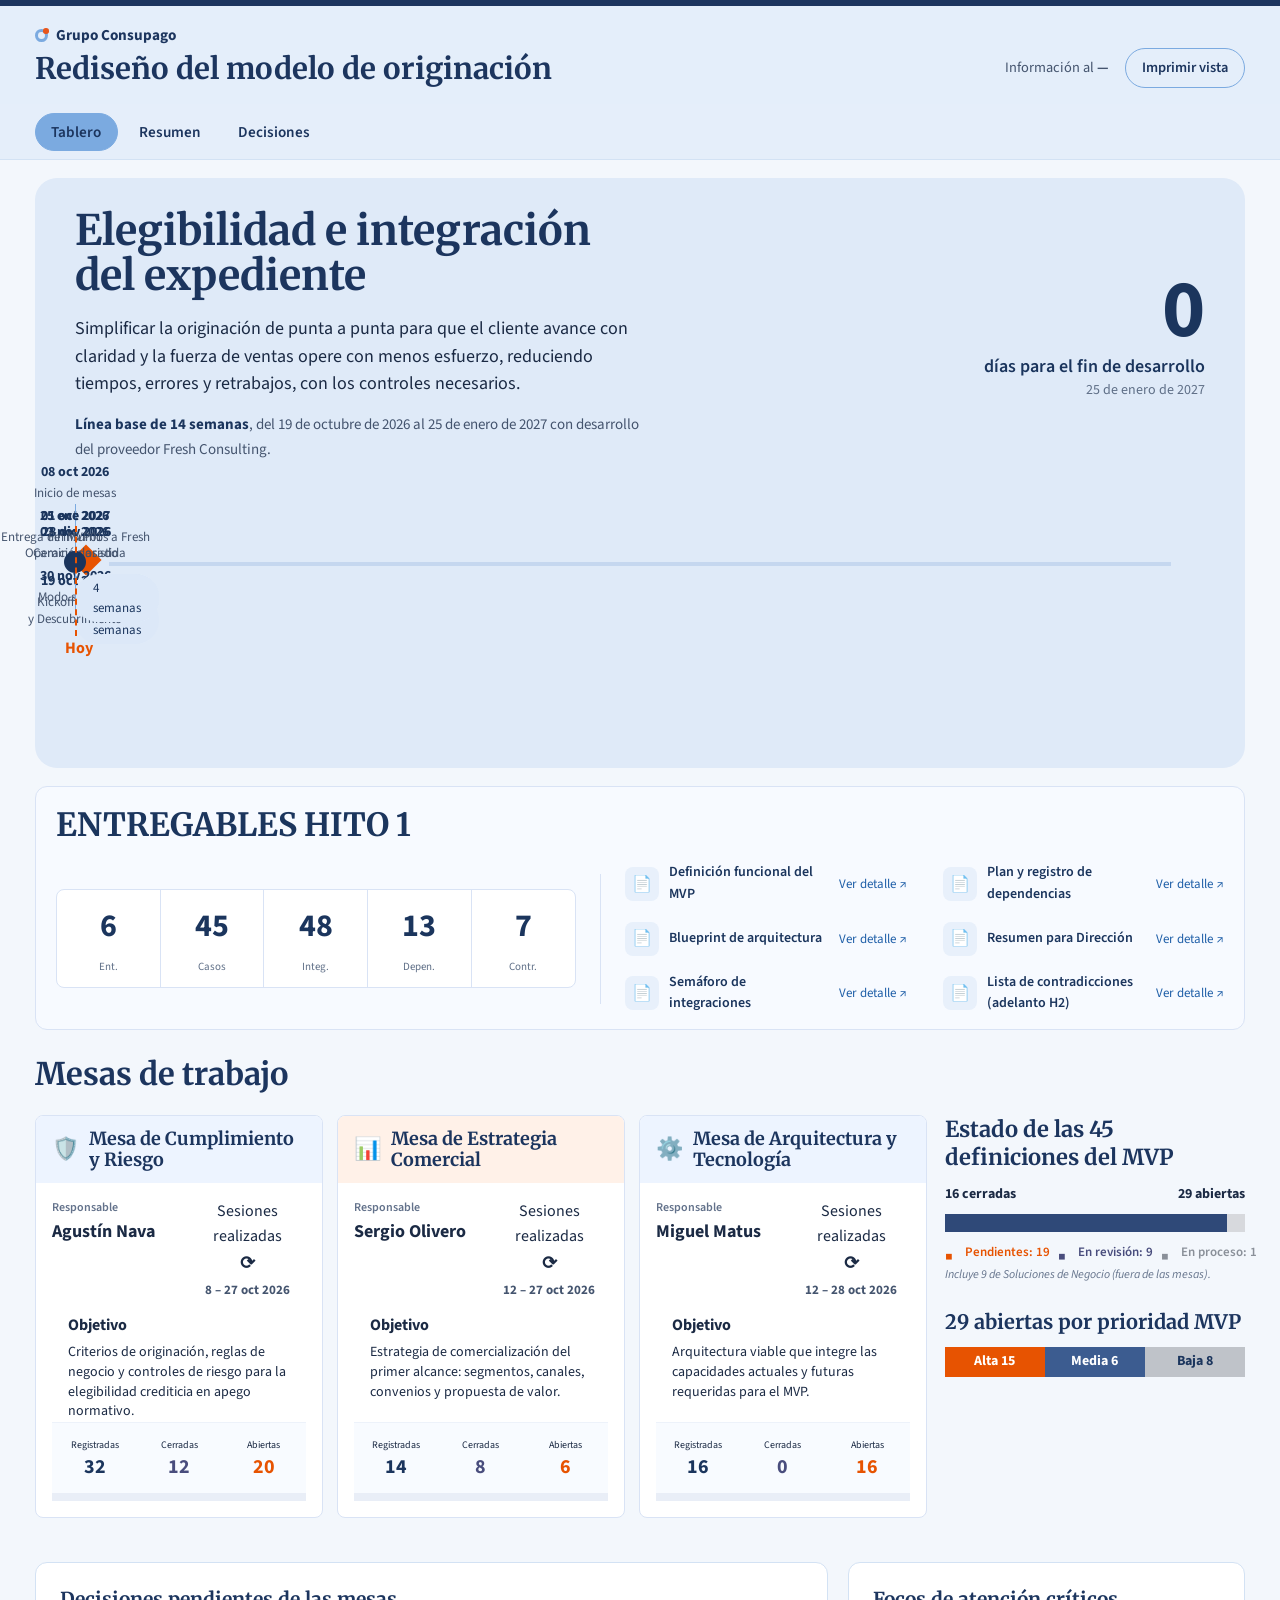
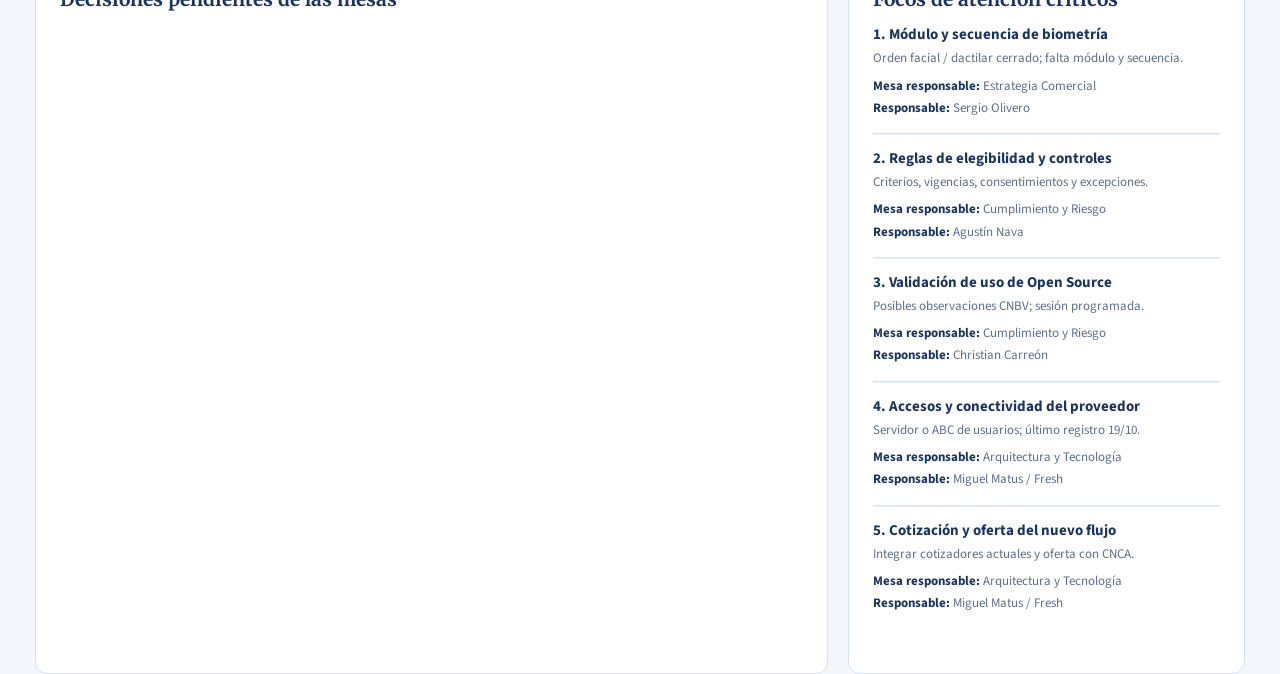
==== commit 7c16e353: "Update index.html" ====
--- a/index.html
+++ b/index.html
@@ -125,7 +125,7 @@
         </div>
 
         <!-- HITO PRINCIPAL -->
-        <div class="roadmap-item kickoff hito-kickoff">
+        <div class="roadmap-item tier-a kickoff hito-kickoff">
             <div class="roadmap-label">
                 <strong>
                     19 oct 2026
@@ -168,18 +168,18 @@
             </div>
         </div>
         
-        <!-- OPERACIÓN -->
-        <div class="roadmap-item tier-a future hito-sombra">
-            <div class="roadmap-label">
+        <!-- OPERACIÓN -->        
+        <div class="roadmap-item tier-b future hito-operacion">        
+            <div class="roadmap-label">        
                 <strong>
-                    30 nov 2026
-                </strong>
-                Modo sombra
-            </div>
-            <div class="roadmap-dot"></div>
+                    28 dic 2026
+                </strong>        
+                Operación asistida        
+            </div>        
+            <div class="roadmap-dot"></div>        
             <div class="roadmap-phase">
                 4 semanas
-            </div>
+            </div>        
         </div>
         
         <!-- FIN -->
--- a/css/styles.css
+++ b/css/styles.css
@@ -1385,13 +1385,6 @@
     background:#1b355d;
 }
 
-.roadmap-item{
-    position:absolute;
-    top:-10px;
-    transform:translateX(-50%);
-    text-align:center;
-    width:150px;
-}
 .hito-fresh{
     width:80px;
 }
@@ -1399,19 +1392,17 @@
 .hito-mesas{
     width:80px;
 }
-.roadmap-date{
-    font-weight:700;
-    color:#1b355d;
-    margin-bottom:10px;
-}
 
 .roadmap-dot{
-    width:18px;
-    height:18px;
+    position:absolute;
+    left:0;
+    top:0;
+    width:14px;
+    height:14px;
+    transform:translate(-50%,-50%);
     border-radius:50%;
-    margin:0 auto;
-    position:relative;
-    top:-11px;
+    background:#fff;
+    border:3px solid #1b355d;
 }
 
 .done .roadmap-dot{
@@ -1438,10 +1429,27 @@
 }
 
 .roadmap-label{
-    margin-bottom:8px;
-    color:#1b355d;
-    font-size:14px;
+    position:absolute;
+    left:0;
+    transform:translateX(-50%);
+    width:150px;
+    text-align:center;
+    font-size:.8125rem;
     line-height:1.3;
+    color:#44546e;
+}
+
+.roadmap-label strong{
+
+    display:block;
+
+    color:#1b355d;
+
+    font-size:.875rem;
+
+    font-weight:700;
+
+    margin-bottom:4px;
 }
 
 .roadmap-phase{
@@ -1956,19 +1964,47 @@
 }
 .roadmap-item{
     position:absolute;
-    top:-35px;
+    top:74px;
+    width:0;
+}
+
+.roadmap-label{
+    position:absolute;
+    left:0;
     transform:translateX(-50%);
-    width:150px;
+    width:160px;
     text-align:center;
+    font-size:13px;
+    line-height:1.3;
+    color:#44546E;
+}
+
+.roadmap-label strong{
+    display:block;
+    font-size:14px;
+    color:#1b355d;
+    font-weight:700;
+    margin-bottom:4px;
 }
 
 .roadmap-date{
     margin-bottom:6px;
 }
-
-.roadmap-stem{
-    width:2px;
-    height:52px;
+.roadmap-item.tier-a .roadmap-label{
+    bottom:1rem;
+}
+
+.roadmap-item.tier-b .roadmap-label{
+    bottom:3.75rem;
+}
+
+.roadmap-item.tier-b::before{
+    content:"";
+    position:absolute;
+    left:0;
+    bottom:.6rem;
+    width:1px;
+    height:3rem;
     background:#7baae0;
-    margin:0 auto;
-}
+}
+
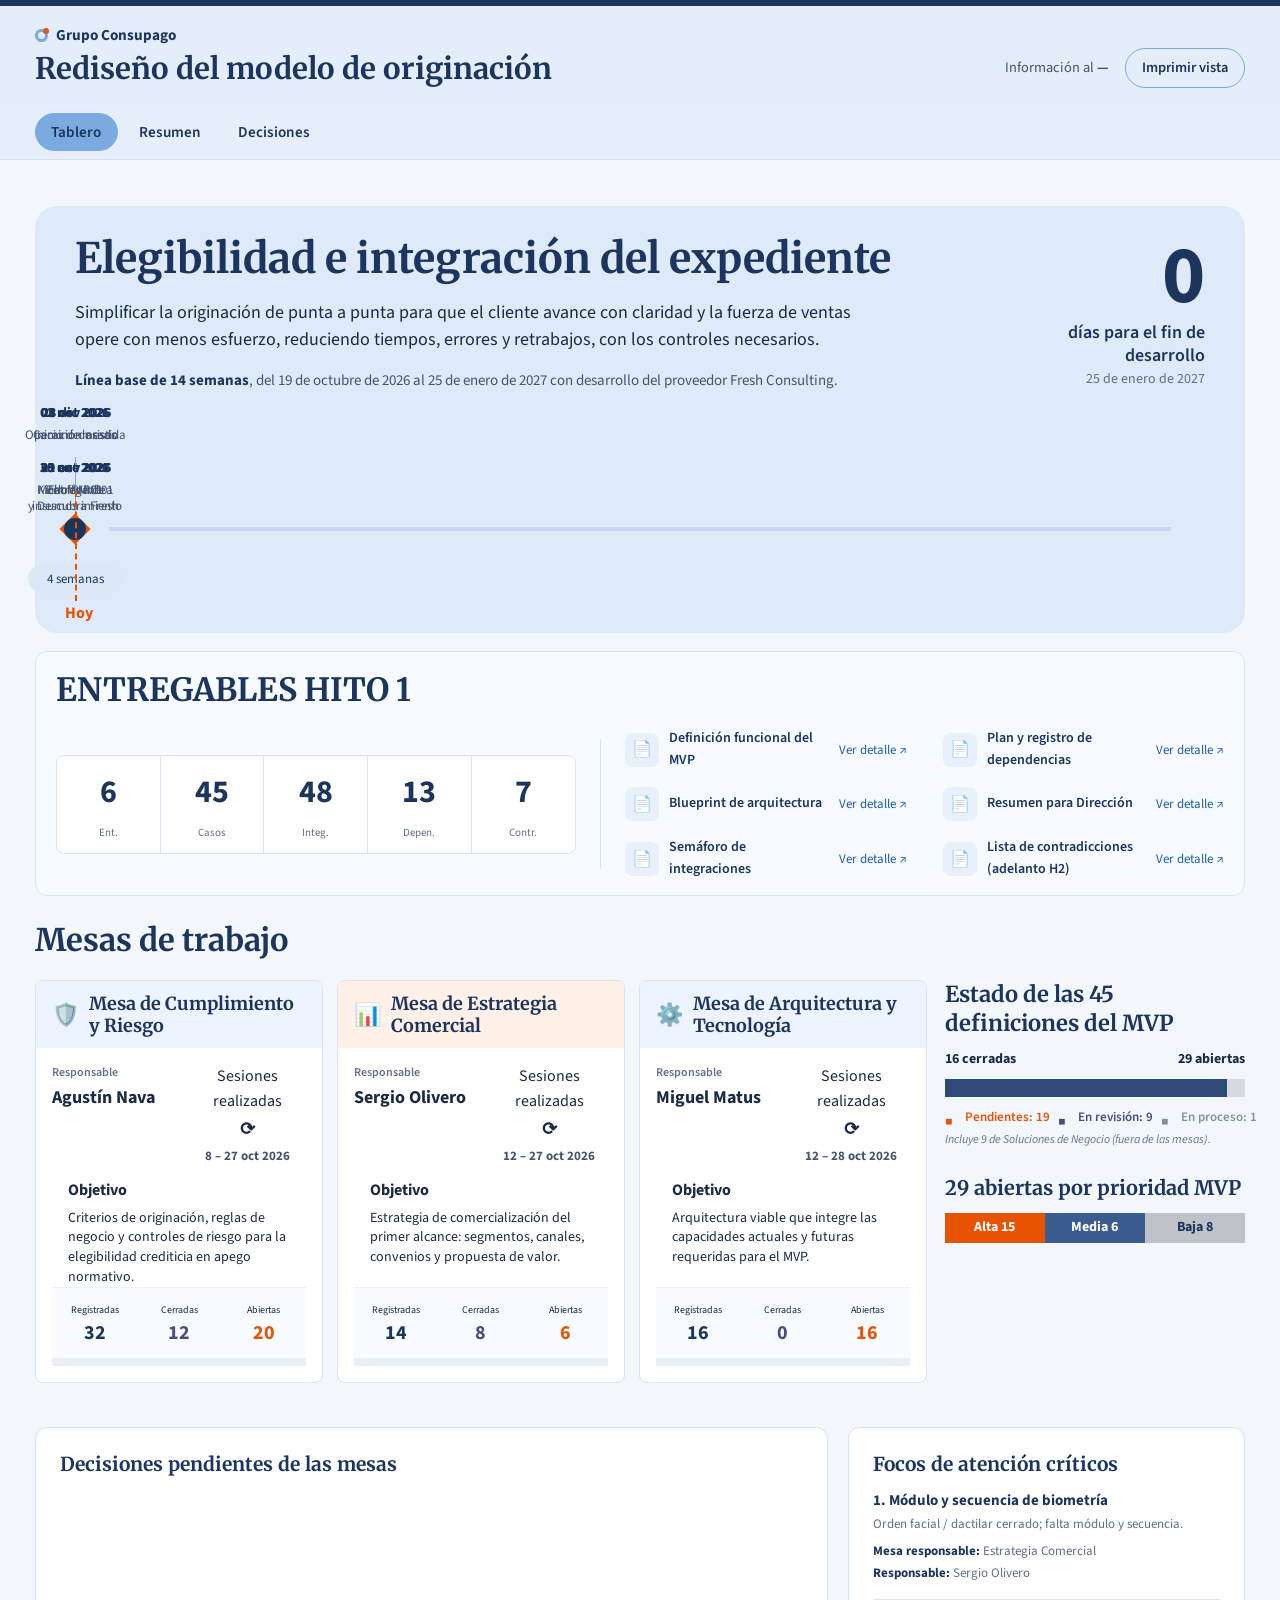
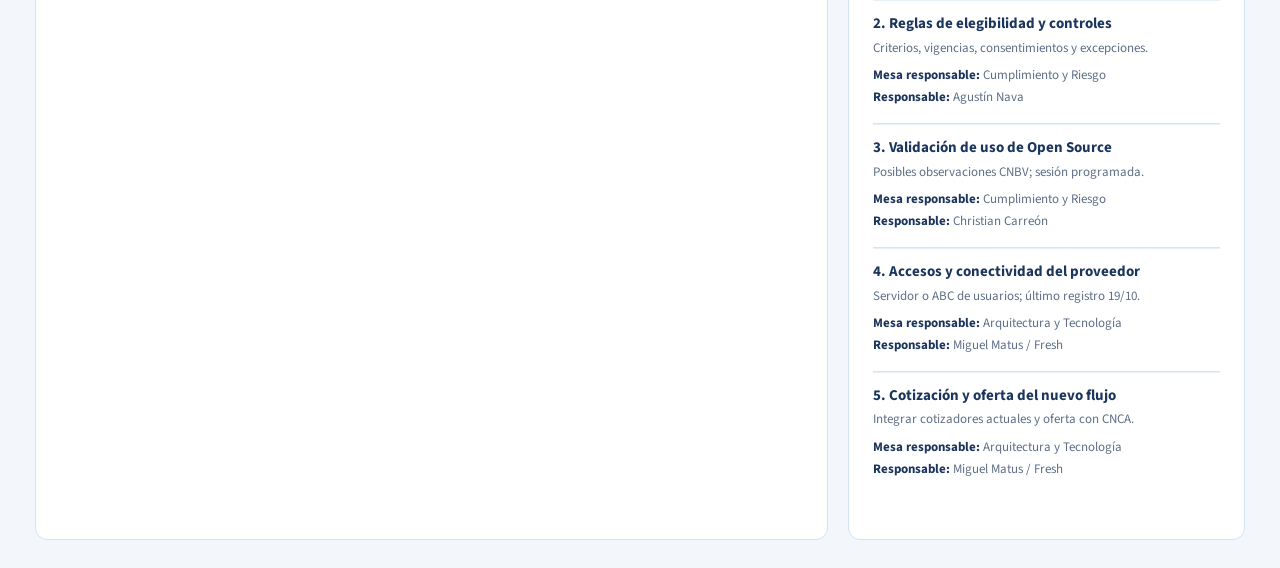
==== commit 06683f6e: "Update index.html" ====
--- a/index.html
+++ b/index.html
@@ -65,6 +65,12 @@
     hidden>
     <div id="contenido-semanal"></div>
 </section>
+
+<section
+    class="panel"
+    id="panel-tablero"
+    role="tabpanel"
+    aria-labelledby="tab-tablero">
     
 <!-- ============ TABLERO ============ -->
 <section class="programa-overview">
@@ -654,6 +660,8 @@
 </section>
 </div>
 
+</section>
+
 </main>
 
 <script src="js/app.js"></script>
--- a/css/styles.css
+++ b/css/styles.css
@@ -1354,7 +1354,7 @@
 
 .roadmap-card{
     width:100%;
-    margin:25px 0 0;
+    margin:60px 0 0;
     padding:0;
 }
 
@@ -1364,7 +1364,7 @@
 
 .roadmap{
     position:relative;
-    height:260px;
+    height:160px;
 }
 
 .roadmap-line{
@@ -1421,11 +1421,15 @@
 }
 
 .roadmap-diamond{
+    position:absolute;
+    left:0;
+    top:0;
     width:22px;
     height:22px;
     background:#e75301;
-    transform:translateY(-13px) rotate(45deg);
-    margin:0 auto;
+    transform:
+        translate(-50%,-50%)
+        rotate(45deg);
 }
 
 .roadmap-label{
@@ -1889,13 +1893,12 @@
     border-radius:0;
     padding:0;
     margin:0;
-
 }
 
 .hero-main-title{
     font-size:42px;
     line-height:1.05;
-    max-width:700px;
+    width:100%;
     margin-bottom:18px;
 }
 
@@ -1964,8 +1967,9 @@
 }
 .roadmap-item{
     position:absolute;
-    top:74px;
+    top:76px;
     width:0;
+    height:0;
 }
 
 .roadmap-label{
@@ -1991,20 +1995,40 @@
     margin-bottom:6px;
 }
 .roadmap-item.tier-a .roadmap-label{
-    bottom:1rem;
+    top:-70px;
 }
 
 .roadmap-item.tier-b .roadmap-label{
-    bottom:3.75rem;
+    top:-125px;
 }
 
 .roadmap-item.tier-b::before{
     content:"";
     position:absolute;
     left:0;
-    bottom:.6rem;
+    top:-72px;
     width:1px;
-    height:3rem;
+    height:60px;
     background:#7baae0;
 }
-
+.hito-fresh .roadmap-label{
+    width:100px;
+}
+
+.hito-mesas .roadmap-label{
+    width:100px;
+}
+.roadmap-phase{
+    position:absolute;
+    top:24px;
+    left:50%;
+    transform:translateX(-50%);
+    white-space:nowrap;
+}
+.hero-principal{
+    display:grid !important;
+    grid-template-columns:minmax(0,1fr) 220px;
+    align-items:start;
+    gap:40px;
+
+}
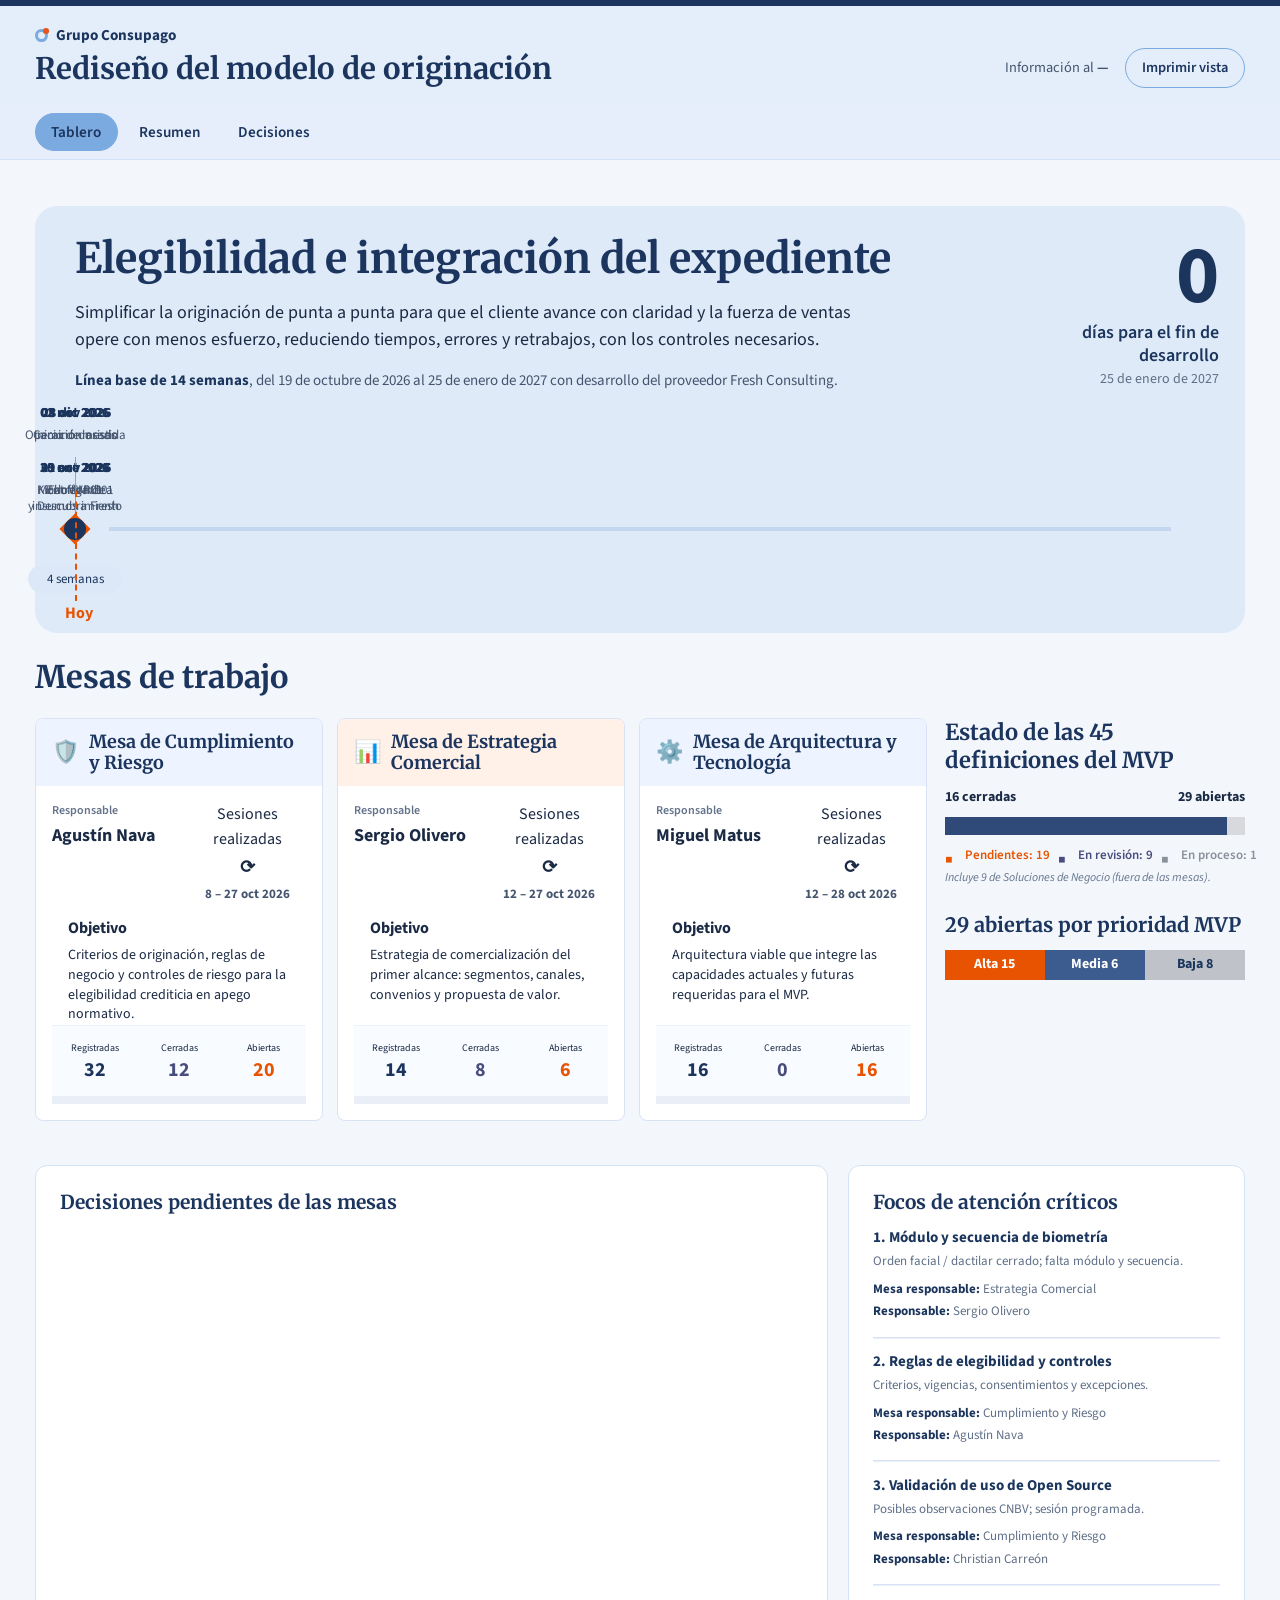
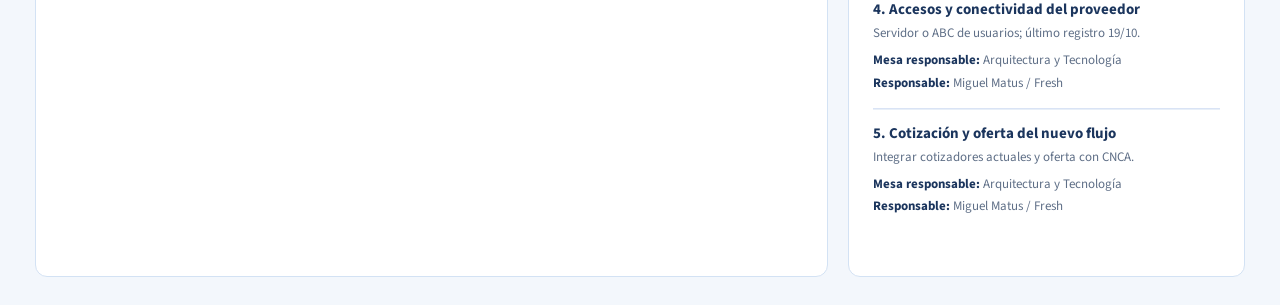
==== commit 684acf1e: "Update index.html" ====
--- a/index.html
+++ b/index.html
@@ -206,108 +206,6 @@
 </section>
 </section>    
     
-<!-- ============ ENTREGABLES HITO 1 ============ -->
-<section class="entregables-h1">
-    <div class="ent-h1-title">
-        ENTREGABLES HITO 1
-    </div>
-    <div class="ent-h1-grid">
-        <!-- KPI -->
-        <div class="ent-h1-kpis">
-            <div class="ent-kpi">
-                <strong>6</strong>
-                <span>Ent.</span>
-            </div>
-            <div class="ent-kpi">
-                <strong>45</strong>
-                <span>Casos</span>
-            </div>
-            <div class="ent-kpi">
-                <strong>48</strong>
-                <span>Integ.</span>
-            </div>
-            <div class="ent-kpi">
-                <strong>13</strong>
-                <span>Depen.</span>
-            </div>
-            <div class="ent-kpi">
-                <strong>7</strong>
-                <span>Contr.</span>
-            </div>
-        </div>
-        <div class="ent-divider"></div>
-        <!-- ENTREGABLES -->
-        <div class="ent-h1-links">
-            <div class="ent-item">
-                <span class="ent-icon">📄</span>
-                <span class="ent-name">
-                    Definición funcional del MVP
-                </span>
-                <a href="https://latam.freshconsulting.com/consubanco-portal/docs-pdf/entregables/cwL-definicion-funcional-mvp.pdf"
-                   target="_blank"
-                   rel="noopener noreferrer">
-                    Ver detalle ↗
-                </a>
-            </div>
-            <div class="ent-item">
-                <span class="ent-icon">📄</span>
-                <span class="ent-name">
-                    Plan y registro de dependencias
-                </span>
-                <a href="https://latam.freshconsulting.com/consubanco-portal/docs-pdf/entregables/LhL-plan-dependencias.pdf"
-                   target="_blank"
-                   rel="noopener noreferrer">
-                    Ver detalle ↗
-                </a>
-            </div>
-            <div class="ent-item">
-                <span class="ent-icon">📄</span>
-                <span class="ent-name">
-                    Blueprint de arquitectura
-                </span>
-                <a href="https://latam.freshconsulting.com/consubanco-portal/docs-pdf/entregables/Ap2-blueprint-arquitectura.pdf"
-                   target="_blank"
-                   rel="noopener noreferrer">
-                    Ver detalle ↗
-                </a>
-            </div>
-            <div class="ent-item">
-                <span class="ent-icon">📄</span>
-                <span class="ent-name">
-                    Resumen para Dirección
-                </span>
-                <a href="https://latam.freshconsulting.com/consubanco-portal/docs-pdf/entregables/H1-resumen-direccion.pdf"
-                   target="_blank"
-                   rel="noopener noreferrer">
-                    Ver detalle ↗
-                </a>
-            </div>
-            <div class="ent-item">
-                <span class="ent-icon">📄</span>
-                <span class="ent-name">
-                    Semáforo de integraciones
-                </span>
-                <a href="https://latam.freshconsulting.com/consubanco-portal/docs-pdf/entregables/b0I-semaforo-integraciones.pdf"
-                   target="_blank"
-                   rel="noopener noreferrer">
-                    Ver detalle ↗
-                </a>
-            </div>
-            <div class="ent-item">
-                <span class="ent-icon">📄</span>
-                <span class="ent-name">
-                    Lista de contradicciones (adelanto H2)
-                </span>
-                <a href="https://latam.freshconsulting.com/consubanco-portal/docs-pdf/entregables/155-lista-contradicciones.pdf"
-                   target="_blank"
-                   rel="noopener noreferrer">
-                    Ver detalle ↗
-                </a>
-            </div>
-        </div>
-    </div>
-</section>
-
 <!-- ============ MESAS DE TRABAJO ============ -->
 <section class="card onepage">
 
--- a/css/styles.css
+++ b/css/styles.css
@@ -1898,7 +1898,7 @@
 .hero-main-title{
     font-size:42px;
     line-height:1.05;
-    width:100%;
+    white-space:nowrap;
     margin-bottom:18px;
 }
 
@@ -2027,8 +2027,128 @@
 }
 .hero-principal{
     display:grid !important;
-    grid-template-columns:minmax(0,1fr) 220px;
+    grid-template-columns:
+        minmax(900px,1fr)
+        220px;
     align-items:start;
-    gap:40px;
-
-}
+    gap:24px;
+}
+
+.plan-wrap{
+    overflow-x:auto;
+    margin-top:10px;
+}
+
+.plan-table thead{
+    background:#edf4ff;
+}
+
+.plan-table th{
+    color:#1b355d;
+    font-weight:700;
+    padding:12px;
+    text-align:left;
+}
+.plan-table td{
+    padding:14px 12px;
+    border-top:1px solid #d9e3f5;
+    vertical-align:top;
+}
+.plan-status{
+    display:flex;
+    align-items:center;
+    justify-content:center;
+    white-space:nowrap;
+    padding:6px 14px;
+    border-radius:999px;
+    font-size:12px;
+    font-weight:600;
+}
+.plan-status.completado{
+    background:#e2f0df;
+    color:#2c6526;
+}
+
+.plan-status.curso{
+    background:#dceaf9;
+    color:#1d4f8c;
+}
+
+.plan-status.programado{
+    background:#edf2f8;
+    color:#3f4f68;
+}
+.hito-principal{
+    font-weight:700;
+    color:#1b355d;
+    line-height:1.4;
+    margin-bottom:6px;
+}
+
+.hito-detalle{
+    margin:0;
+    padding-left:18px;
+    color:#5f6f87;
+    font-size:13px;
+    line-height:1.45;
+}
+
+.hito-detalle li{
+    margin-bottom:4px;
+}
+.plan-table td:first-child,
+.plan-table td:nth-child(2){
+    text-align:center;
+}
+.hero-main{
+    width:100%;
+    min-width:0;
+}
+.plan-table{
+    width:100%;
+    border-collapse:collapse;
+}
+.plan-table th:nth-child(1),
+.plan-table td:nth-child(1){
+    width:50px;
+    text-align:center;
+}
+.plan-table th:nth-child(2),
+.plan-table td:nth-child(2){
+    width:80px;
+    text-align:center;
+}
+.plan-table th:nth-child(3),
+.plan-table td:nth-child(3){
+    width:120px;
+}
+.plan-table th:nth-child(6),
+.plan-table td:nth-child(6){
+    width:110px;
+    white-space:nowrap;
+    text-align:center;
+}
+.plan-status.completado{
+    background:#E2F0DF;
+    color:#2C6526;
+}
+
+.plan-status.proceso{
+    background:#DCEAF9;
+    color:#1D4F8C;
+}
+
+.plan-status.revision{
+    background:#FFF4DA;
+    color:#8A5A00;
+}
+
+.plan-status.pendiente{
+    background:#FBE1DA;
+    color:#962711;
+}
+
+.plan-status.programado{
+    background:#EEF1F5;
+    color:#4F5E73;
+}
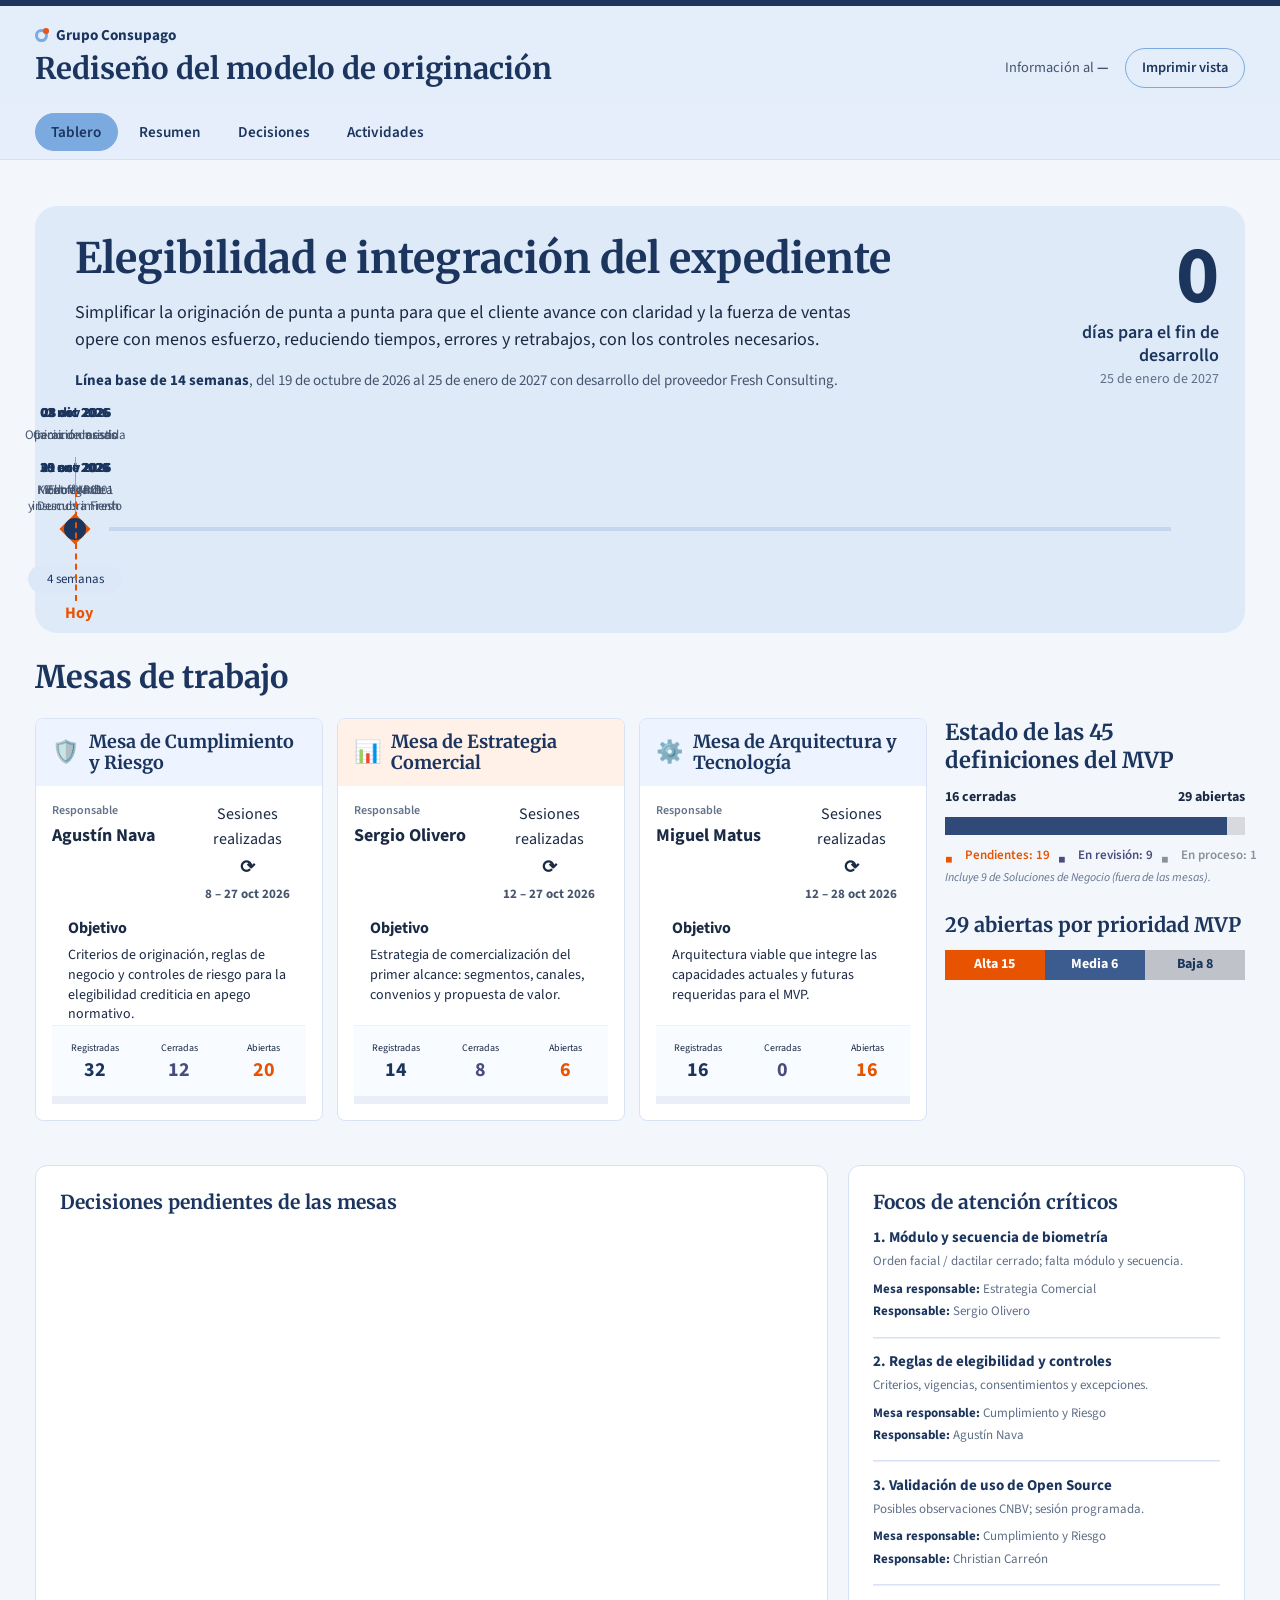
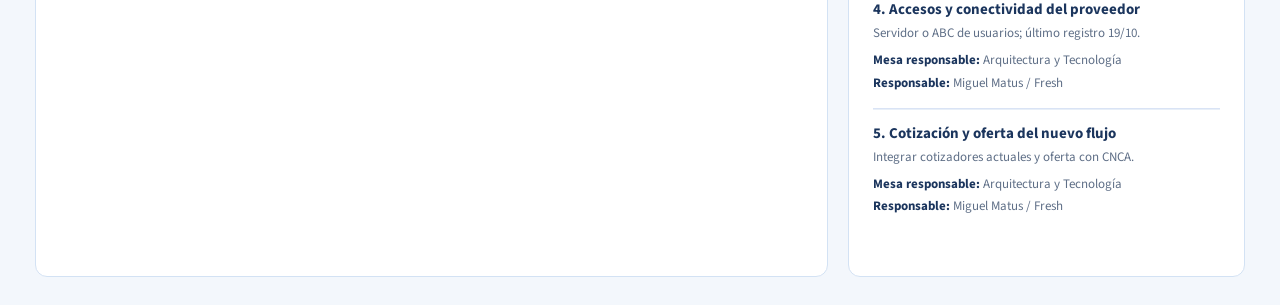
==== commit baf52d7d: "Update index.html" ====
--- a/index.html
+++ b/index.html
@@ -38,6 +38,7 @@
 <button type="button" class="tab" role="tab" id="tab-tablero" data-tab="tablero" aria-controls="panel-tablero" aria-selected="true">Tablero</button>
 <button type="button" class="tab" role="tab" id="tab-semanal" data-tab="semanal" aria-controls="panel-semanal" aria-selected="false" tabindex="-1">Resumen</button>
 <button type="button" class="tab" role="tab" id="tab-actividades" data-tab="actividades" aria-controls="panel-actividades" aria-selected="false" tabindex="-1">Decisiones</button>
+<button type="button" class="tab" role="tab" id="tab-acciones" data-tab="acciones" aria-controls="panel-acciones" aria-selected="false" tabindex="-1">Actividades</button>
 </div>
 </div>
 </div>
--- a/css/styles.css
+++ b/css/styles.css
@@ -2152,3 +2152,94 @@
     background:#EEF1F5;
     color:#4F5E73;
 }
+.decision-side{
+    display:flex;
+    flex-direction:column;
+    align-items:center;
+    gap:10px;
+    min-width:90px;
+}
+
+.dias-box{
+    text-align:center;
+}
+
+.dias-box strong{
+    display:block;
+    font-size:28px;
+    font-weight:700;
+    line-height:1;
+}
+
+.dias-box span{
+    display:block;
+    margin-top:4px;
+    font-size:11px;
+    color:#5f6f87;
+    line-height:1.2;
+}
+
+.dias-ok{
+    color:#2C6526;
+}
+
+.dias-alerta{
+    color:#C56A00;
+}
+
+.dias-critico{
+    color:#C0392B;
+}
+.decision-side{
+
+    display:flex;
+
+    flex-direction:column;
+
+    align-items:center;
+
+    gap:12px;
+
+    min-width:90px;
+}
+
+.dias-box{
+
+    text-align:center;
+}
+
+.dias-box strong{
+
+    display:block;
+
+    font-size:28px;
+
+    font-weight:700;
+
+    line-height:1;
+}
+
+.dias-box span{
+
+    display:block;
+
+    margin-top:4px;
+
+    font-size:11px;
+
+    color:#5f6f87;
+
+    line-height:1.2;
+}
+
+.dias-ok{
+    color:#2C6526;
+}
+
+.dias-alerta{
+    color:#C56A00;
+}
+
+.dias-critico{
+    color:#C0392B;
+}
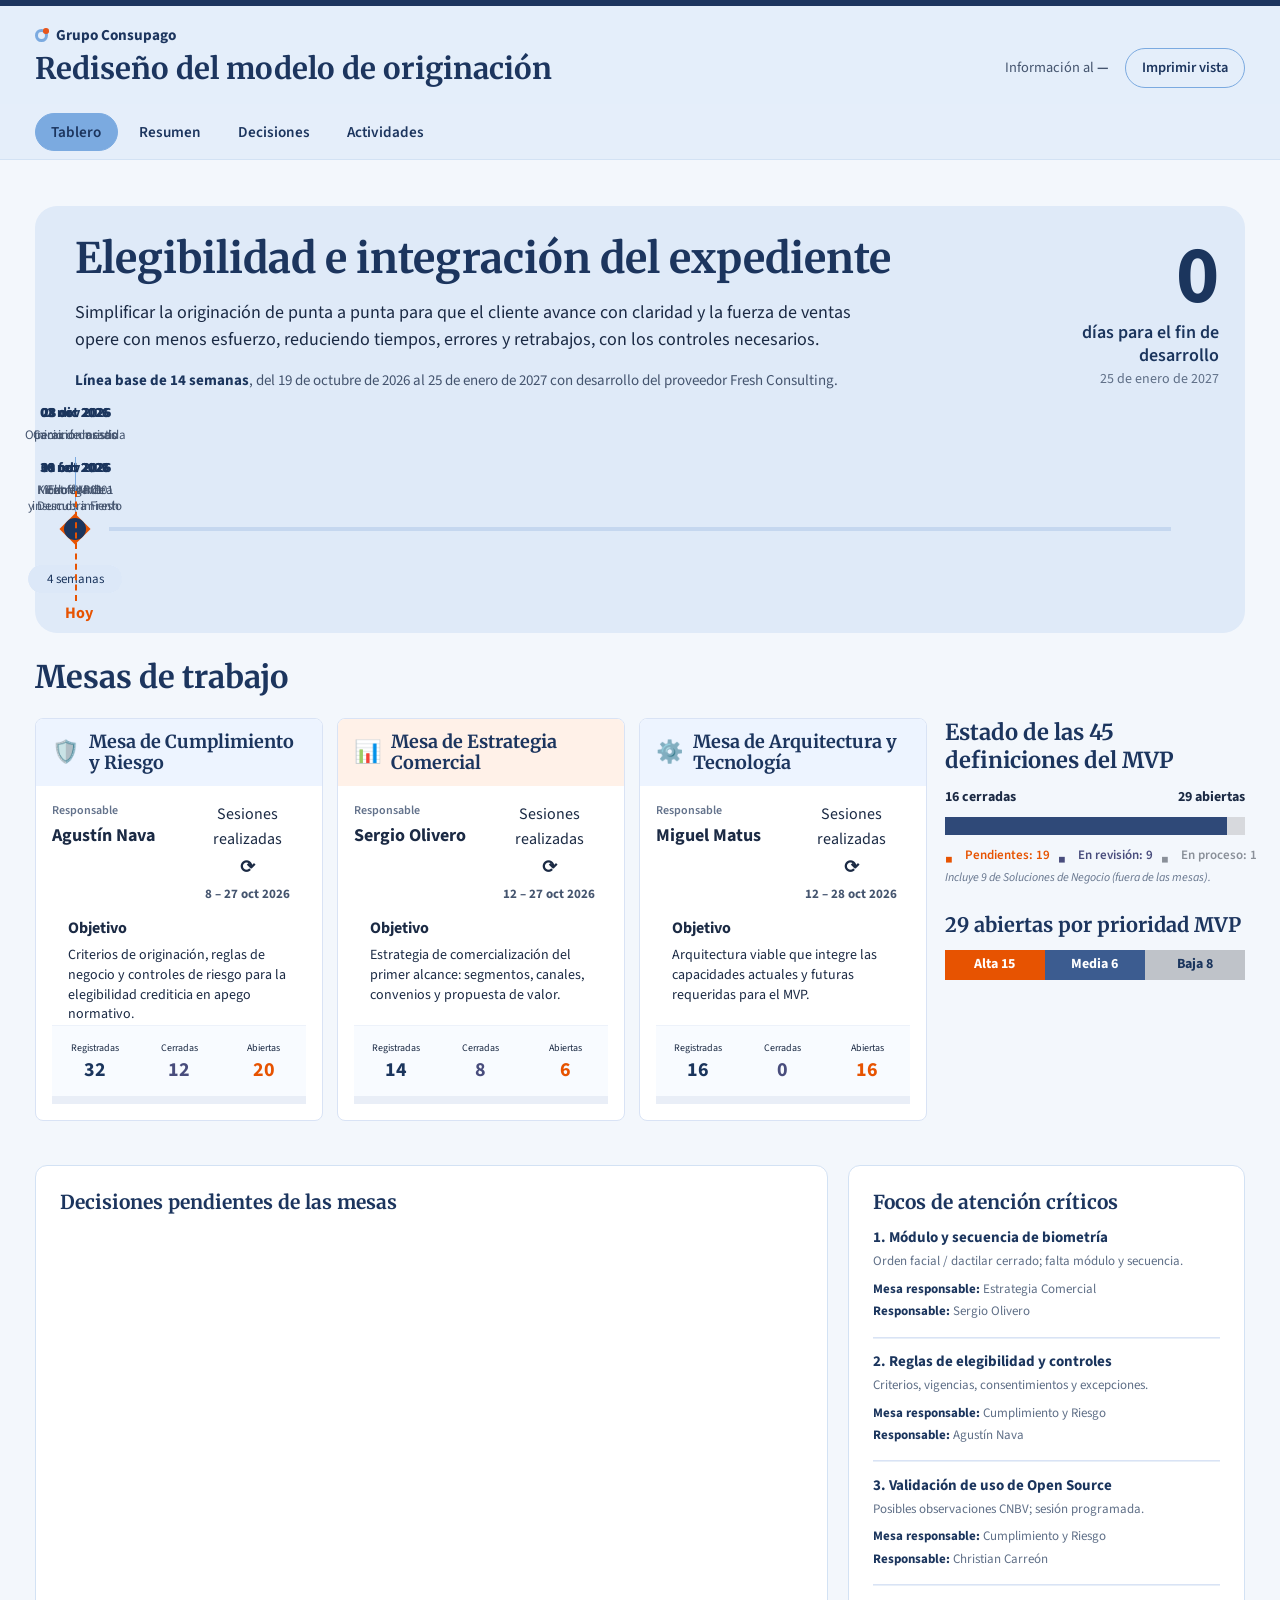
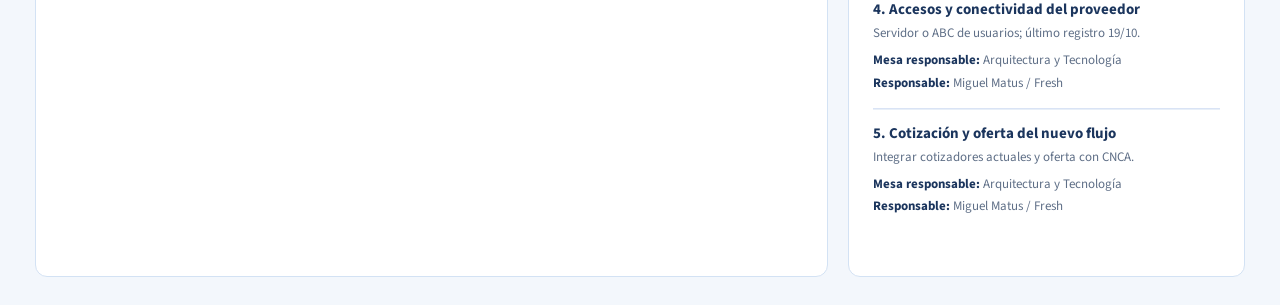
==== commit 0b26ae3f: "Update index.html" ====
--- a/index.html
+++ b/index.html
@@ -193,7 +193,7 @@
         <div class="roadmap-item tier-a end hito-fin">
             <div class="roadmap-label">
                 <strong>
-                    25 ene 2027
+                    08 feb 2027
                 </strong>
                 Fin MVP01
             </div>
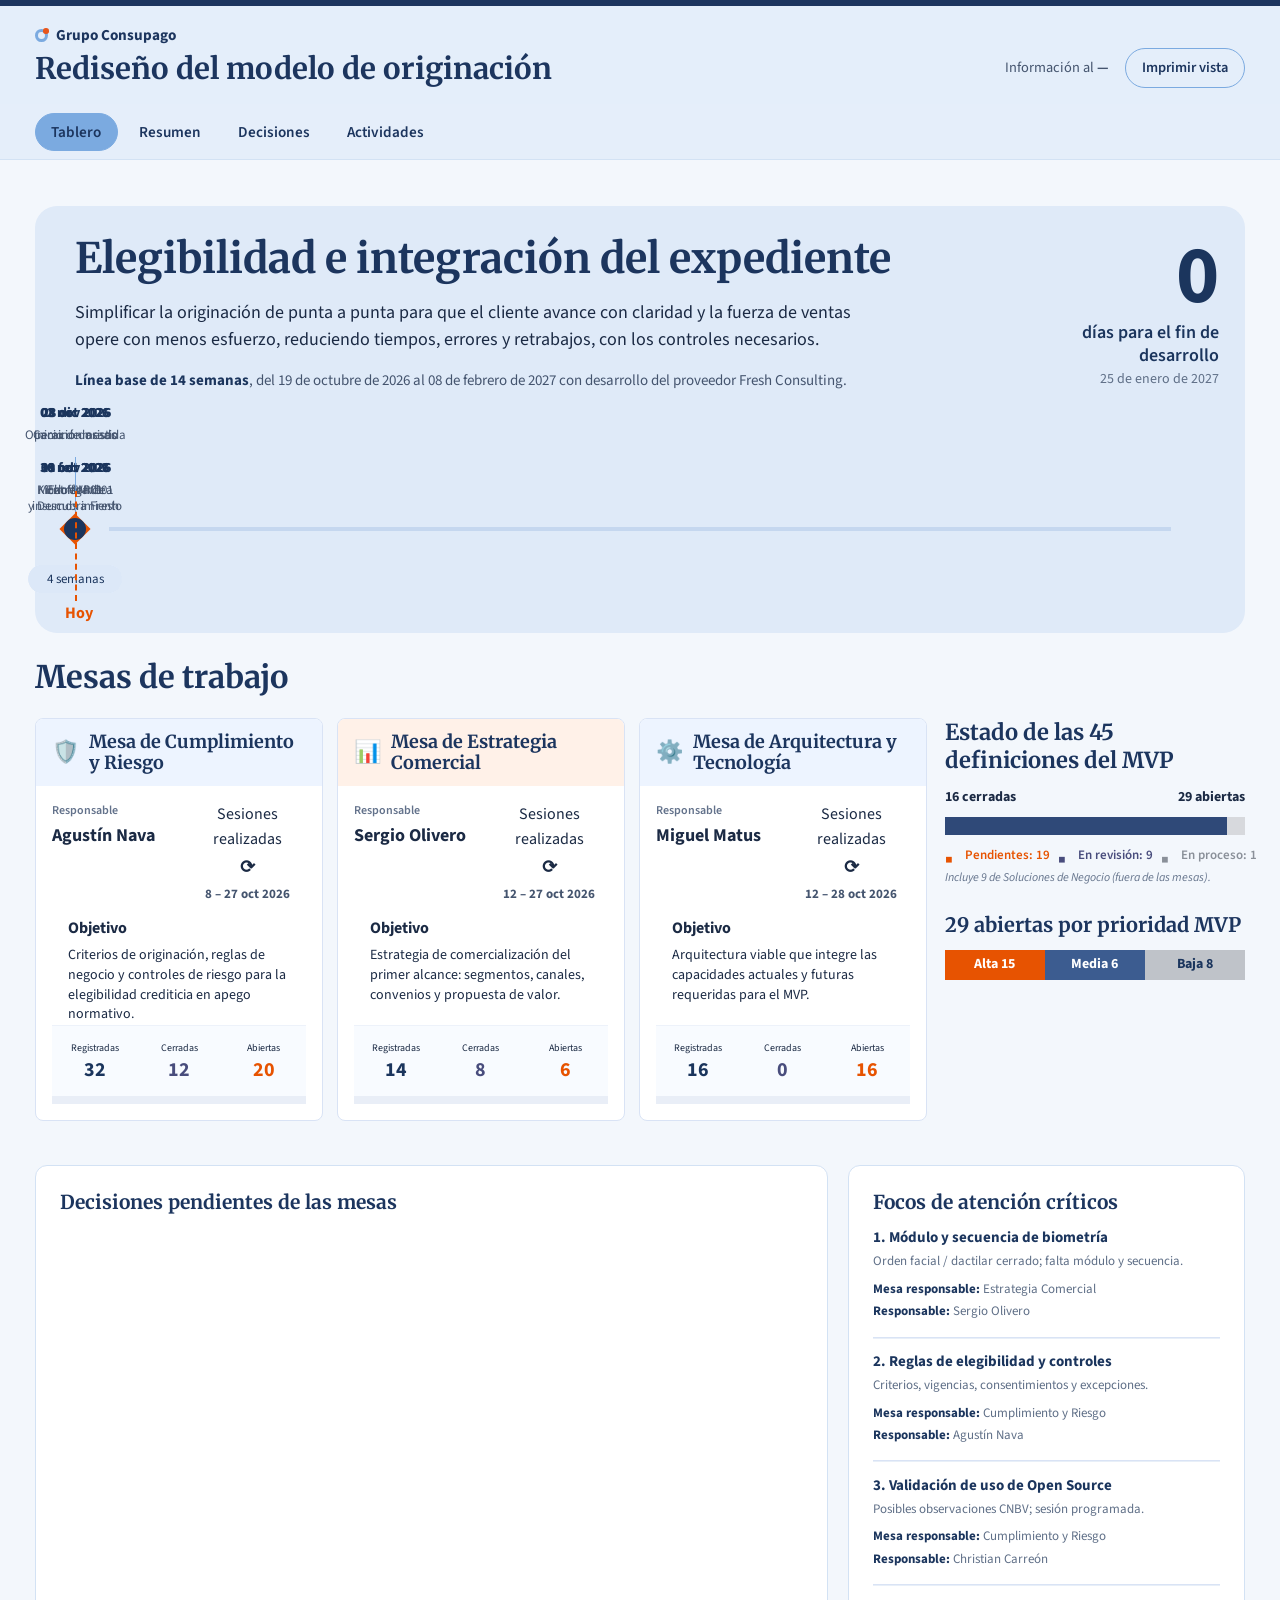
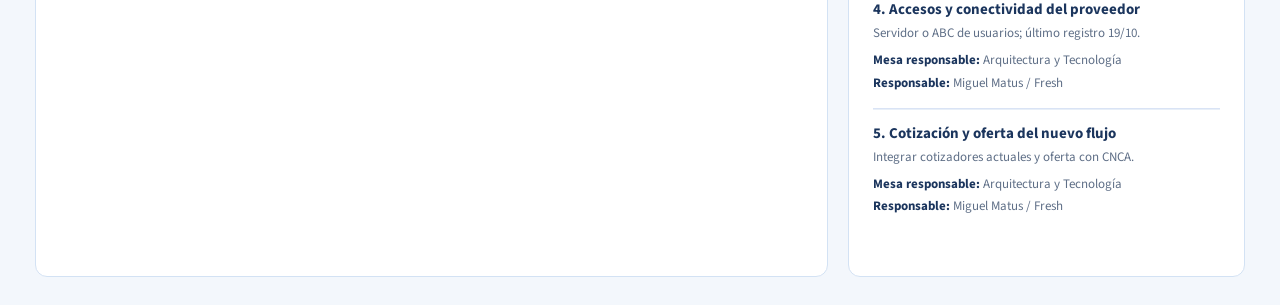
==== commit 229ef2a9: "Update index.html" ====
--- a/index.html
+++ b/index.html
@@ -85,7 +85,7 @@
         </p>
         <p class="hero-main-note">
             <strong>Línea base de 14 semanas</strong>,
-            del 19 de octubre de 2026 al 25 de enero de 2027
+            del 19 de octubre de 2026 al 08 de febrero de 2027
             con desarrollo del proveedor Fresh Consulting.
         </p>
     </div>
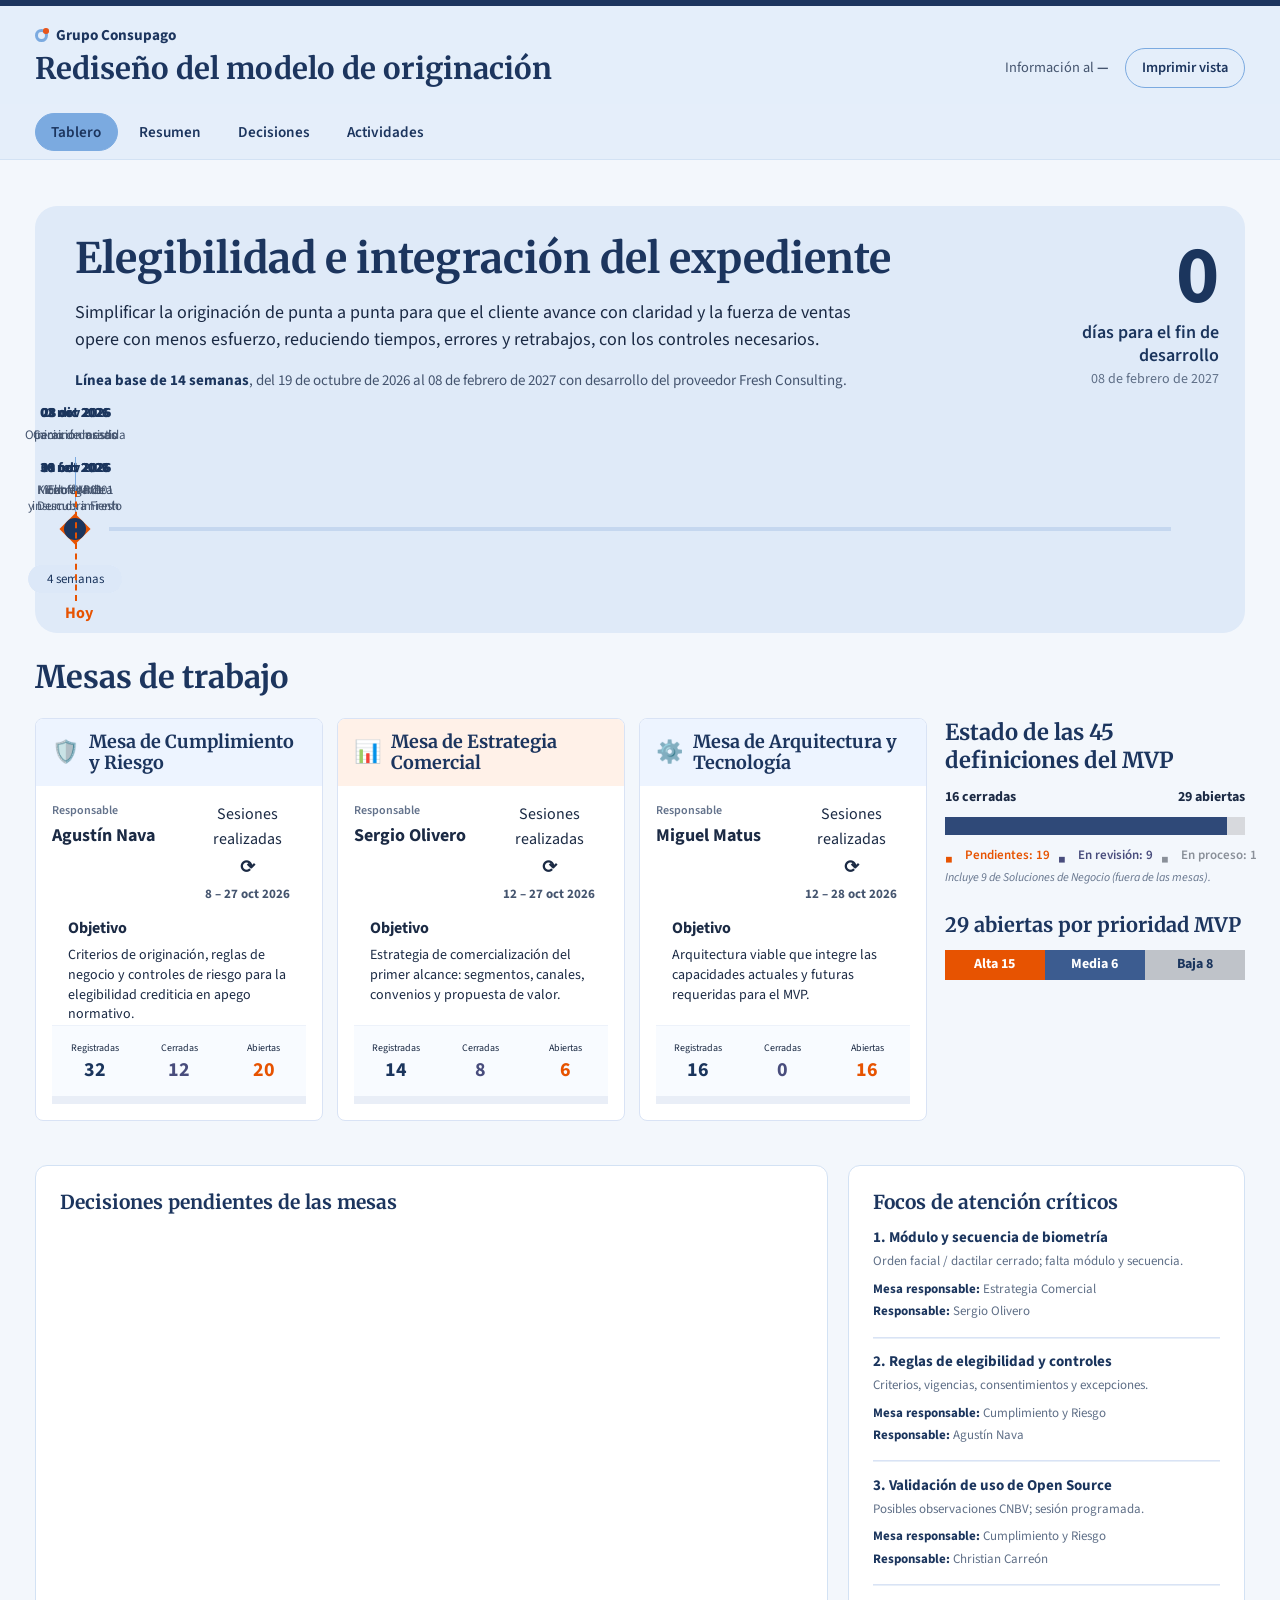
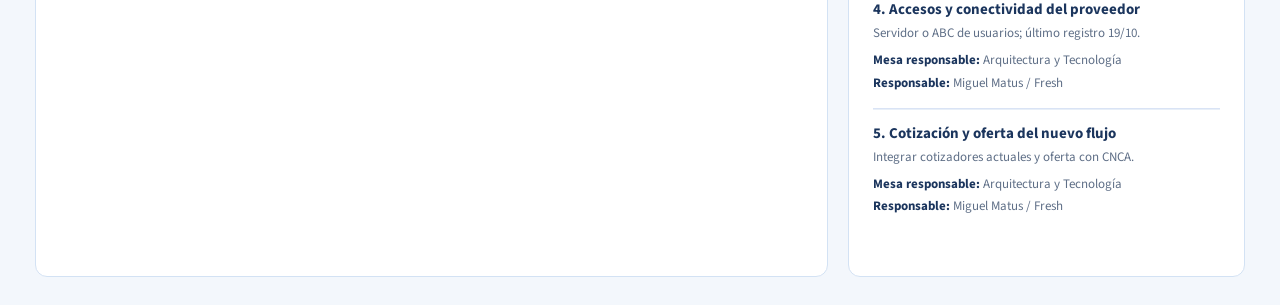
==== commit bb2a2286: "Update index.html" ====
--- a/index.html
+++ b/index.html
@@ -98,7 +98,7 @@
             días para el fin de desarrollo
         </div>
         <div class="hero-counter-date">
-            25 de enero de 2027
+            08 de febrero de 2027
         </div>
     </div>
 </div>
